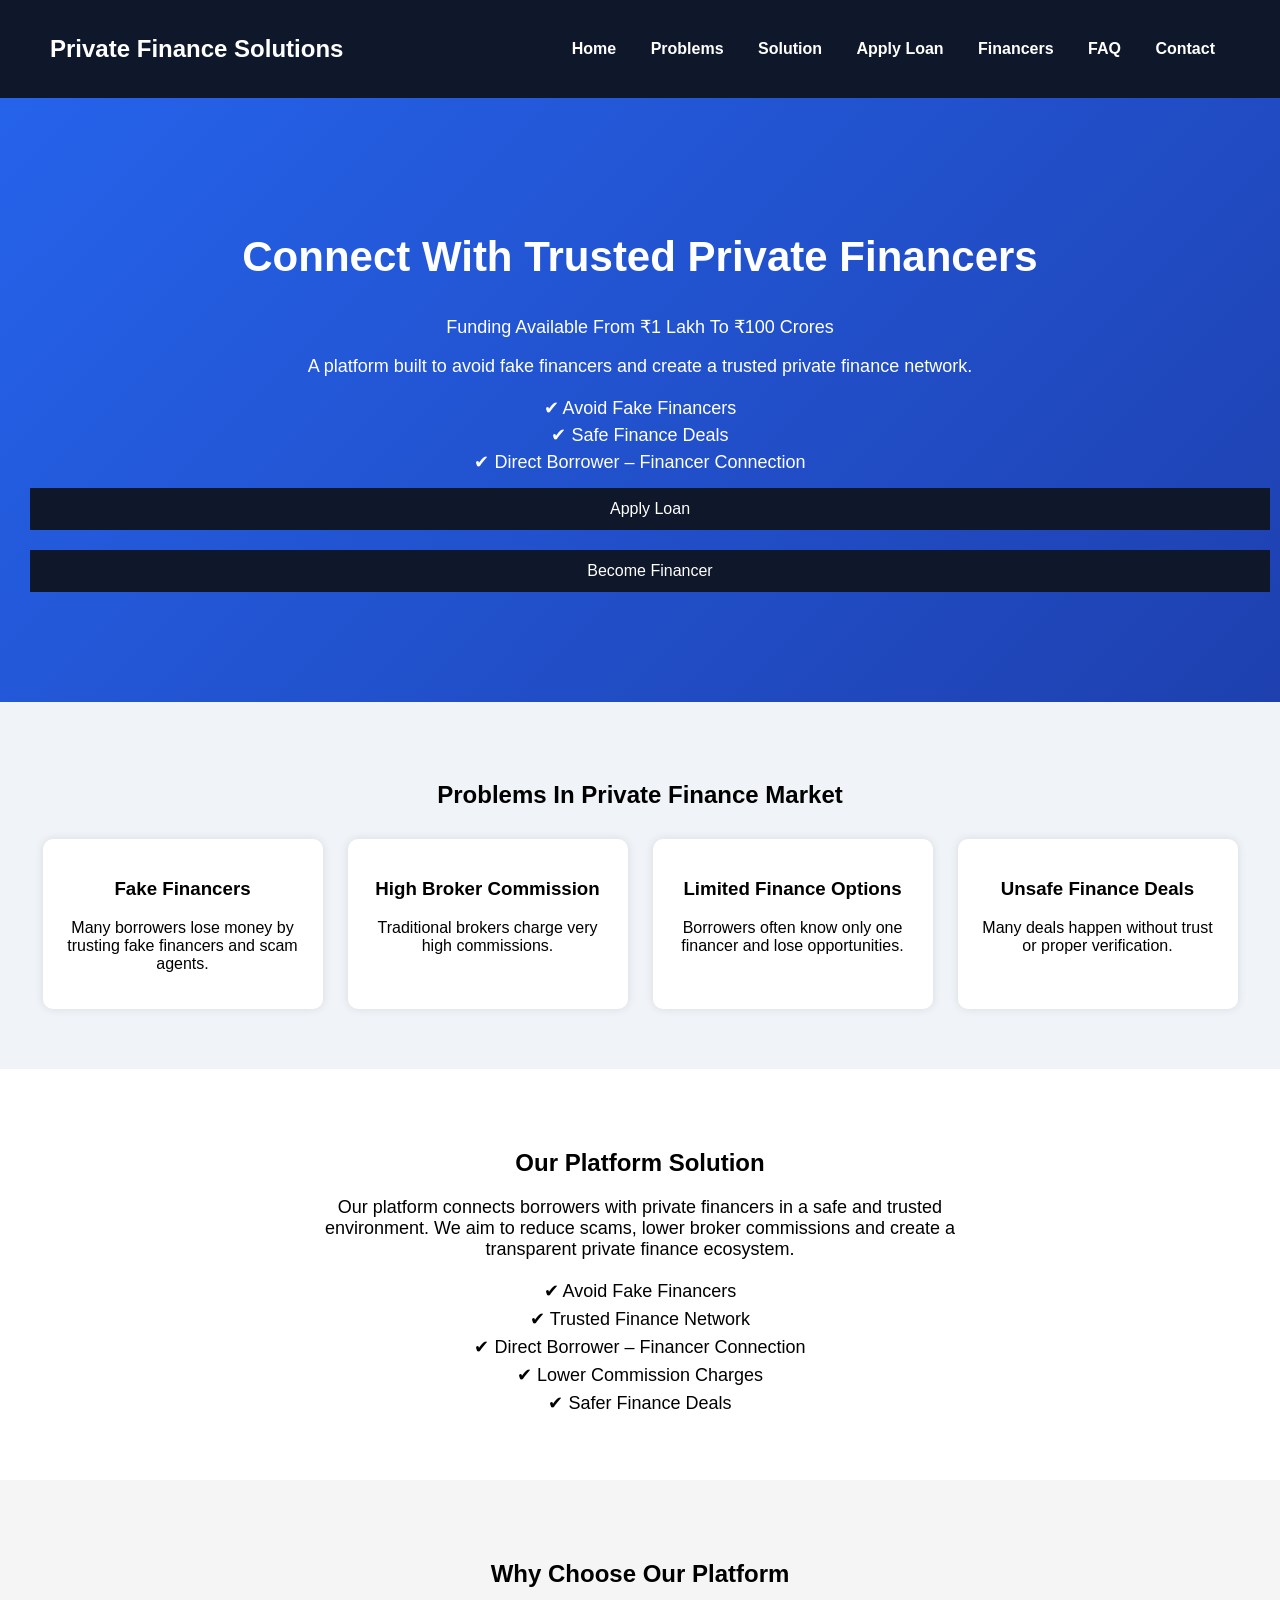
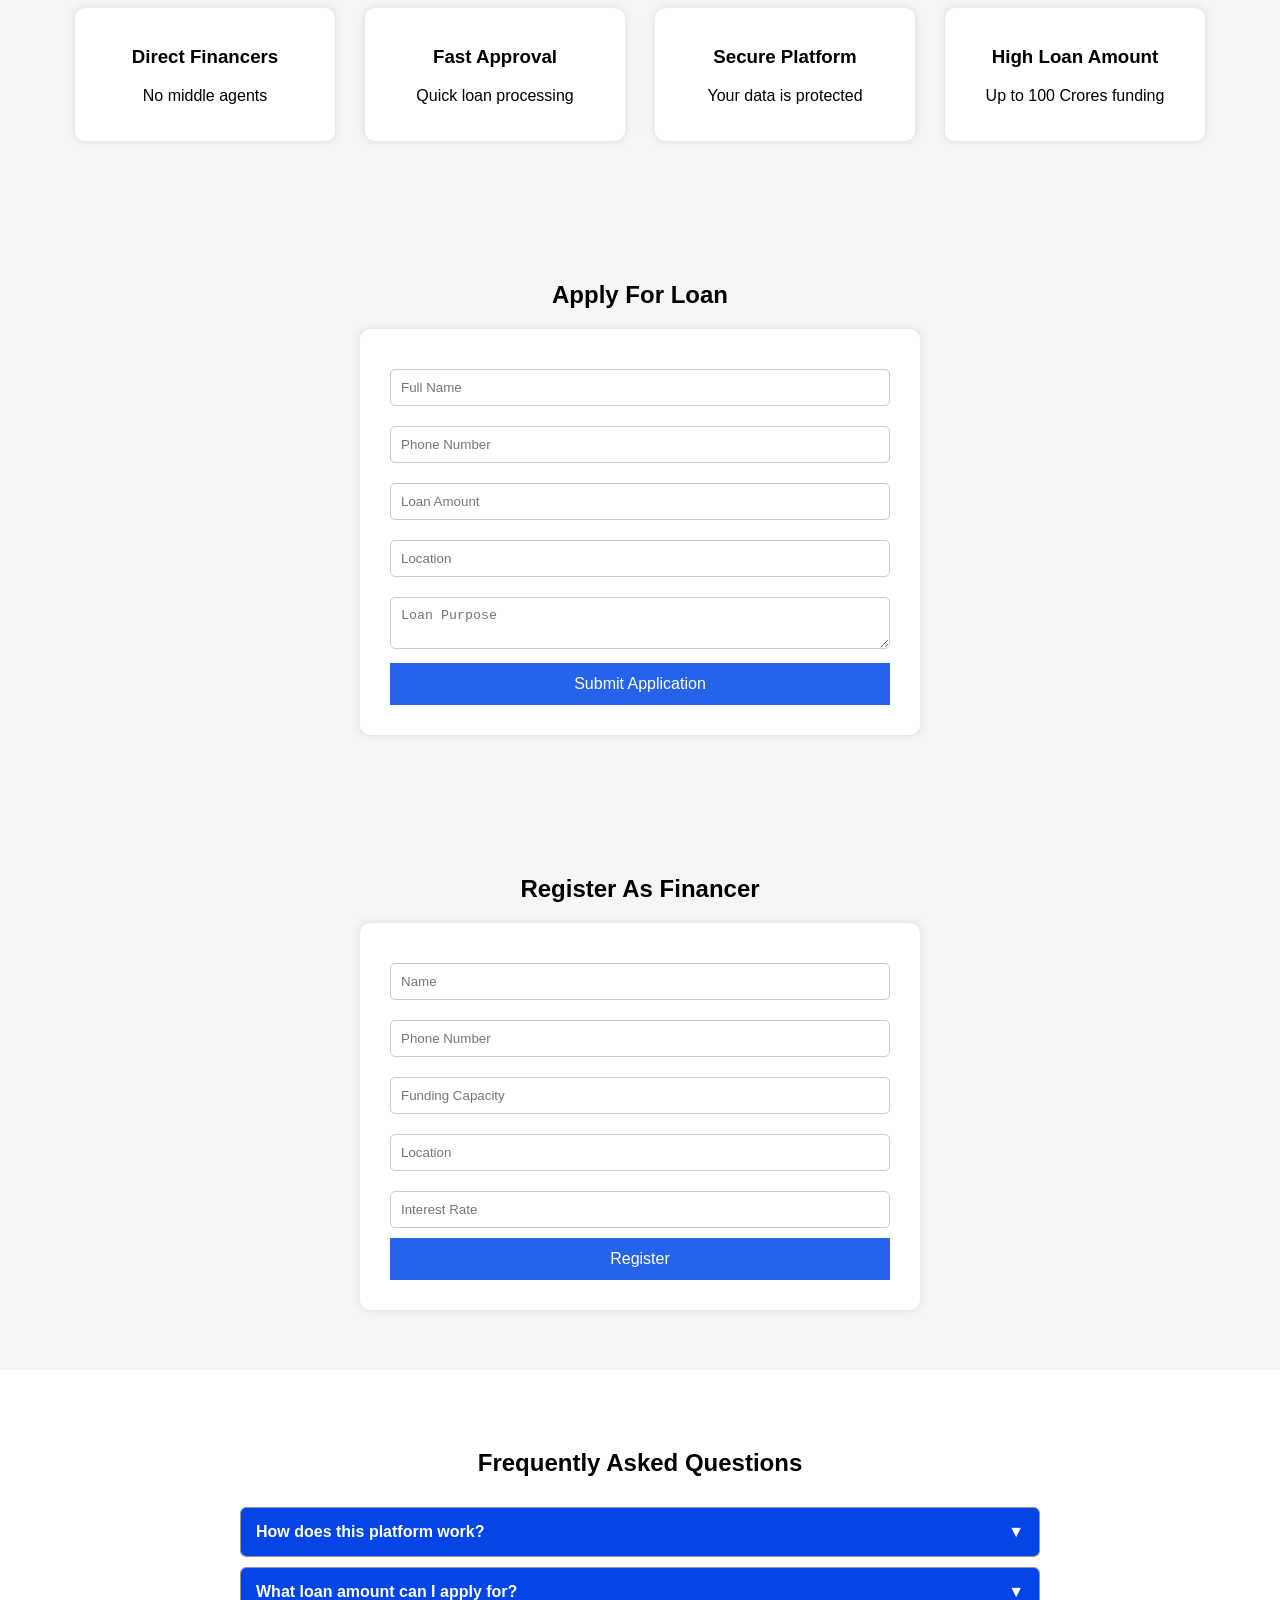
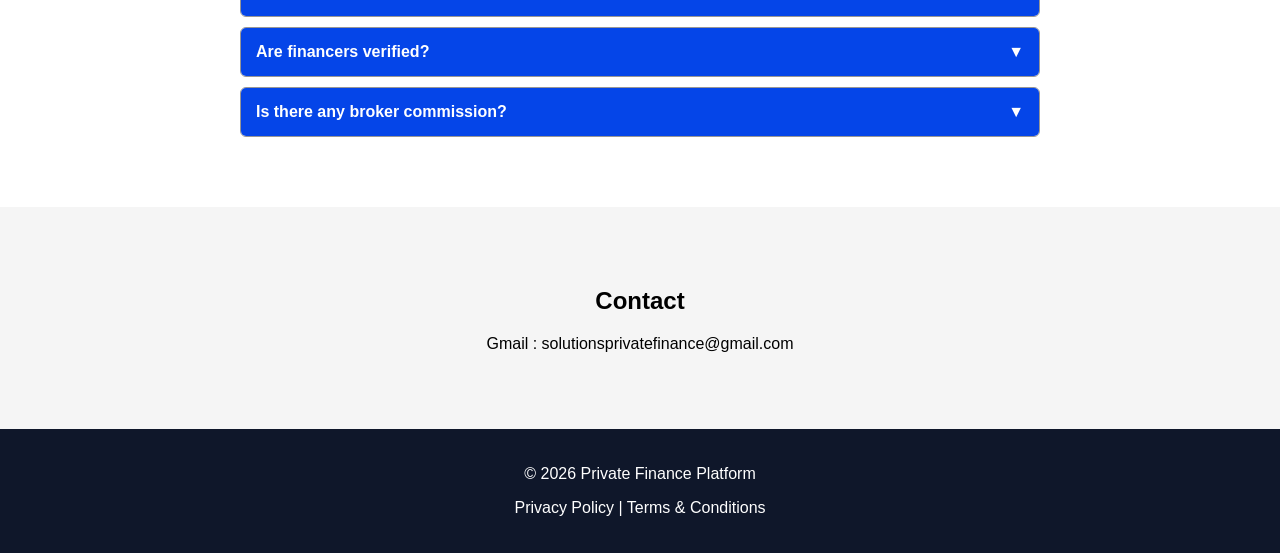
==== index.html @ 32258424 "Add files via upload" ====
<!DOCTYPE html>
<html lang="en">
<head>
<meta charset="UTF-8">
<meta name="viewport" content="width=device-width, initial-scale=1.0">

<title>Private Finance Platform | Loans from ₹1 Lakh to ₹100 Crores</title>
<meta name="description" content="Connect with trusted private financers. Safe and direct borrower-financer connection to avoid fake deals and high commissions.">
<meta name="keywords" content="private finance, loans, business loans, trusted financers,finance platform Andhra Pradesh & Telangana">
<meta name="author" content="Swamy">

<script type="application/ld+json">
{
  "@context": "https://schema.org",
  "@type": "FinancialService",
  "name": "Private Finance Platform",
  "description": "Connecting borrowers with private financers safely.",
  "address": {
    "@type": "PostalAddress",
    "addressLocality": "Andhra Pradesh & Telangana",
    "addressCountry": "IN"
  }
}
</script>

<style>

body{
font-family: Arial;
margin:0;
background:#f5f5f5;
}

/* header */

header{
background:#0f172a;
color:white;
display:flex;
justify-content:space-between;
align-items:center;
padding:15px 50px;
}

nav a{
color:white;
text-decoration:none;
margin:0 15px;
font-weight:bold;
transition: 0.3s; /* Smooth transition for hover */
}

/* Added Hover for Nav Links */
nav a:hover {
color: #2563eb;
text-decoration: underline;
}

/* hero */

.hero{
background:linear-gradient(135deg,#2563eb,#1e40af);
color:white;
text-align:center;
padding:100px 20px;
}

.hero h1{
font-size:42px;
}

.hero p{
font-size:18px;
margin-top:10px;
}

.mission{
margin-top:15px;
font-size:17px;
}

.trust{
margin-top:20px;
}

.trust p{
margin:5px;
}

.hero button{
padding:12px 25px;
margin:10px;
border:none;
background:#0f172a;
color:white;
cursor:pointer;
font-size:16px;
transition: 0.3s; /* Smooth transition */
}

/* Added Hover for Hero Buttons */
.hero button:hover {
background: white;
color: #0f172a;
transform: translateY(-3px);
box-shadow: 0 5px 15px rgba(0,0,0,0.3);
}

/* sections */

section{
padding:60px 20px;
text-align:center;
}

/* problem */

.problem{
background:#f0f4f8;
}

.problem-box{
display:flex;
flex-wrap:wrap;
justify-content:center;
gap:25px;
margin-top:30px;
}

.p-box{
background:white;
padding:20px;
width:240px;
border-radius:10px;
box-shadow:0 0 10px rgba(0,0,0,0.1);
transition: 0.3s; /* Smooth transition */
}

/* Added Hover for Problem Boxes */
.p-box:hover {
transform: scale(1.05);
box-shadow: 0 10px 20px rgba(0,0,0,0.15);
border: 1px solid #2563eb;
}

/* solution */

.solution{
background:white;
}

.solution-text{
max-width:700px;
margin:auto;
font-size:18px;
margin-top:10px;
}

.solution-points{
margin-top:20px;
}

.solution-points p{
font-size:18px;
margin:6px;
transition: 0.2s;
}

/* Added Hover for Solution Points */
.solution-points p:hover {
color: #2563eb;
font-weight: bold;
}

/* why choose */

.features{
display:flex;
justify-content:center;
gap:30px;
flex-wrap:wrap;
}

.feature-box{
background:white;
padding:20px;
width:220px;
border-radius:10px;
box-shadow:0 0 10px rgba(0,0,0,0.1);
transition: 0.3s;
}

/* Added Hover for Feature Boxes */
.feature-box:hover {
background: #0f172a;
color: white;
transform: translateY(-5px);
}

/* forms */

form{
max-width:500px;
margin:auto;
background:white;
padding:30px;
border-radius:10px;
box-shadow:0 0 10px rgba(0,0,0,0.1);
}

input,textarea{
width:100%;
padding:10px;
margin:10px 0;
border:1px solid #ccc;
border-radius:5px;
box-sizing: border-box; /* Mobile view fix: controls width within container */
transition: 0.3s;
}

/* Added Focus Effect for Form Inputs */
input:focus, textarea:focus {
border-color: #2563eb;
outline: none;
box-shadow: 0 0 8px rgba(37,99,235,0.2);
}

button{
background:#2563eb;
color:white;
border:none;
padding:12px;
width:100%;
cursor:pointer;
font-size:16px;
transition: 0.3s;
}

/* Added Hover for Form Buttons */
button:hover {
background: #1e40af;
letter-spacing: 1px;
}

/* FAQ */

#faq{
background:#ffffff;
}

.faq-container{
max-width:800px;
margin:auto;
margin-top:30px;
}

.faq-item{
border:1px solid #979696;
margin-bottom:10px;
border-radius:6px;
overflow:hidden;
}

.faq-question{
display:flex;
justify-content:space-between;
padding:15px;
background:#0545e8;
color:white;
cursor:pointer;
font-weight:bold;
transition: 0.3s;
}

/* Added Hover for FAQ Questions */
.faq-question:hover {
background: #002db3;
}

.arrow{
transition:0.3s;
}

.faq-answer{
display:none;
padding:15px;
background:#f1f1f1;
text-align:left;
}

/* footer */

footer{
background:#0f172a;
color:white;
text-align:center;
padding:20px;
}

/* Mobile Responsiveness */
@media screen and (max-width: 768px) {
    header{
flex-direction:column;
padding:15px 20px;
}

nav{
margin-top:15px;
display:flex;
flex-wrap:wrap;
justify-content:center;
}

nav a{
margin:5px 10px;
font-size:14px;
}

.hero h1{
font-size:30px;
}

}


</style>

</head>

<body>

<header>

<h2>Private Finance Solutions</h2>

<nav>
<a href="#home">Home</a>
<a href="#problem">Problems</a>
<a href="#solution">Solution</a>
<a href="#loan">Apply Loan</a>
<a href="#financer">Financers</a>
<a href="#faq">FAQ</a>
<a href="#contact">Contact</a>
</nav>

</header>


<section class="hero" id="home">

<h1>Connect With Trusted Private Financers</h1>

<p>Funding Available From ₹1 Lakh To ₹100 Crores</p>

<p class="mission">
A platform built to avoid fake financers and create a trusted private finance network.
</p>

<div class="trust">
<p>✔ Avoid Fake Financers</p>
<p>✔ Safe Finance Deals</p>
<p>✔ Direct Borrower – Financer Connection</p>
</div>

<button onclick="scrollToLoan()">Apply Loan</button>
<button onclick="scrollToFinancer()">Become Financer</button>

</section>


<section class="problem" id="problem">

<h2>Problems In Private Finance Market</h2>

<div class="problem-box">

<div class="p-box">
<h3>Fake Financers</h3>
<p>Many borrowers lose money by trusting fake financers and scam agents.</p>
</div>

<div class="p-box">
<h3>High Broker Commission</h3>
<p>Traditional brokers charge very high commissions.</p>
</div>

<div class="p-box">
<h3>Limited Finance Options</h3>
<p>Borrowers often know only one financer and lose opportunities.</p>
</div>

<div class="p-box">
<h3>Unsafe Finance Deals</h3>
<p>Many deals happen without trust or proper verification.</p>
</div>

</div>

</section>


<section class="solution" id="solution">

<h2>Our Platform Solution</h2>

<p class="solution-text">
Our platform connects borrowers with private financers in a safe and trusted environment. 
We aim to reduce scams, lower broker commissions and create a transparent private finance ecosystem.
</p>

<div class="solution-points">

<p>✔ Avoid Fake Financers</p>
<p>✔ Trusted Finance Network</p>
<p>✔ Direct Borrower – Financer Connection</p>
<p>✔ Lower Commission Charges</p>
<p>✔ Safer Finance Deals</p>

</div>

</section>


<section>

<h2>Why Choose Our Platform</h2>

<div class="features">

<div class="feature-box">
<h3>Direct Financers</h3>
<p>No middle agents</p>
</div>

<div class="feature-box">
<h3>Fast Approval</h3>
<p>Quick loan processing</p>
</div>

<div class="feature-box">
<h3>Secure Platform</h3>
<p>Your data is protected</p>
</div>

<div class="feature-box">
<h3>High Loan Amount</h3>
<p>Up to 100 Crores funding</p>
</div>

</div>

</section>


<section id="loan">

<h2>Apply For Loan</h2>

<form id="loanForm" action="https://formspree.io/f/xaqpderw" method="post">

<input type="text" name="Borrower Name" id="name" placeholder="Full Name" required>

<input type="tel" name="Phone Number" id="phone" placeholder="Phone Number" required>

<input type="number" name="Loan Amount" id="amount" placeholder="Loan Amount" required>

<input type="text" name="Location" id="location" placeholder="Location">

<textarea id="purpose" name="Purpose" placeholder="Loan Purpose"></textarea>

<button type="submit">Submit Application</button>

</form>

</section>


<section id="financer">

<h2>Register As Financer</h2>

<form id="financerForm" action="https://formspree.io/f/maqppydo" method="post">

<input type="text" name="Financer Name" id="fname" placeholder="Name">

<input type="tel" name="Financer Phone" id="fphone" placeholder="Phone Number">

<input type="number" name="Funding Capacity" id="capacity" placeholder="Funding Capacity">

<input type="text" name="Service Location" id="flocation" placeholder="Location">

<input type="number" name="Interest Rate" id="interest" placeholder="Interest Rate">

<button type="submit">Register</button>

</form>

</section>


<section id="faq">

<h2>Frequently Asked Questions</h2>

<div class="faq-container">

<div class="faq-item">
<div class="faq-question">
<span>How does this platform work?</span>
<span class="arrow">▼</span>
</div>
<div class="faq-answer">
Borrowers submit loan requests and private financers can connect directly with them.
</div>
</div>

<div class="faq-item">
<div class="faq-question">
<span>What loan amount can I apply for?</span>
<span class="arrow">▼</span>
</div>
<div class="faq-answer">
You can apply for loans from ₹1 Lakh up to ₹100 Crores.
</div>
</div>

<div class="faq-item">
<div class="faq-question">
<span>Are financers verified?</span>
<span class="arrow">▼</span>
</div>
<div class="faq-answer">
Our platform aims to build a trusted financer network and reduce fake finance deals.
</div>
</div>

<div class="faq-item">
<div class="faq-question">
<span>Is there any broker commission?</span>
<span class="arrow">▼</span>
</div>
<div class="faq-answer">
Our goal is to reduce broker commissions by connecting borrowers and financers directly.
</div>
</div>

</div>

</section>


<section id="contact">

<h2>Contact</h2>

<p>Gmail : solutionsprivatefinance@gmail.com</p>

</section>


<footer>

<p>© 2026 Private Finance Platform</p>
<p>Privacy Policy | Terms & Conditions</p>

</footer>

<script>

function scrollToLoan(){
document.getElementById("loan").scrollIntoView({behavior: 'smooth'});
}

function scrollToFinancer(){
document.getElementById("financer").scrollIntoView({behavior: 'smooth'});
}

/* Loan Form Validation */

document.getElementById("loanForm").addEventListener("submit",function(e){

e.preventDefault();

let name = document.getElementById("name").value.trim();
let phone = document.getElementById("phone").value.trim();
let amount = document.getElementById("amount").value.trim();
let location = document.getElementById("location").value.trim();
let purpose = document.getElementById("purpose").value.trim();

let phonePattern = /^[0-9]{10}$/;

if(name === "" || phone === "" || amount === "" || location === "" || purpose === ""){
alert("Please fill all boxes");
return;
}

if(!phonePattern.test(phone)){
alert("Please enter a valid 10 digit phone number");
return;
}

if(amount <= 0){
alert("Please enter valid loan amount");
return;
}

let form = e.target;
  let data = new FormData(form);

  fetch(form.action, {
    method: 'POST',
    body: data,
    headers: { 'Accept': 'application/json' }
  }).then(response => {
    if (response.ok) {
      alert("Loan Application Submitted Successfully! We Will Connect With You Shortily");
      form.reset();
    } else {
      alert("Oops! Something went wrong. Please try again.");
    }
  });
});


/* Financer Form Validation */

document.getElementById("financerForm").addEventListener("submit",function(e){

e.preventDefault();

let fname = document.getElementById("fname").value.trim();
let fphone = document.getElementById("fphone").value.trim();
let capacity = document.getElementById("capacity").value.trim();
let flocation = document.getElementById("flocation").value.trim();
let interest = document.getElementById("interest").value.trim();

let phonePattern = /^[0-9]{10}$/;

if(fname === "" || fphone === "" || capacity === "" || flocation === "" || interest === ""){
alert("Please fill all boxes");
return;
}

if(!phonePattern.test(fphone)){
alert("Please enter valid 10 digit phone number");
return;
}

if(capacity <= 0){
alert("Please enter valid funding capacity");
return;
}

let form = e.target;
  let data = new FormData(form);

  fetch(form.action, {
    method: 'POST',
    body: data,
    headers: { 'Accept': 'application/json' }
  }).then(response => {
    if (response.ok) {
      alert("Financer Registered Successfully! We will Connect With You Shortily");
      form.reset();
    } else {
      alert("Oops! Something went wrong.");
    }
  });
});


/* FAQ */

let faqs = document.querySelectorAll(".faq-question");

faqs.forEach(function(q){

q.addEventListener("click",function(){

let answer = this.nextElementSibling;
let arrow = this.querySelector(".arrow");

if(answer.style.display === "block"){
answer.style.display="none";
arrow.style.transform="rotate(0deg)";
}else{
answer.style.display="block";
arrow.style.transform="rotate(180deg)";
}

});

});

</script>

</body>
</html>
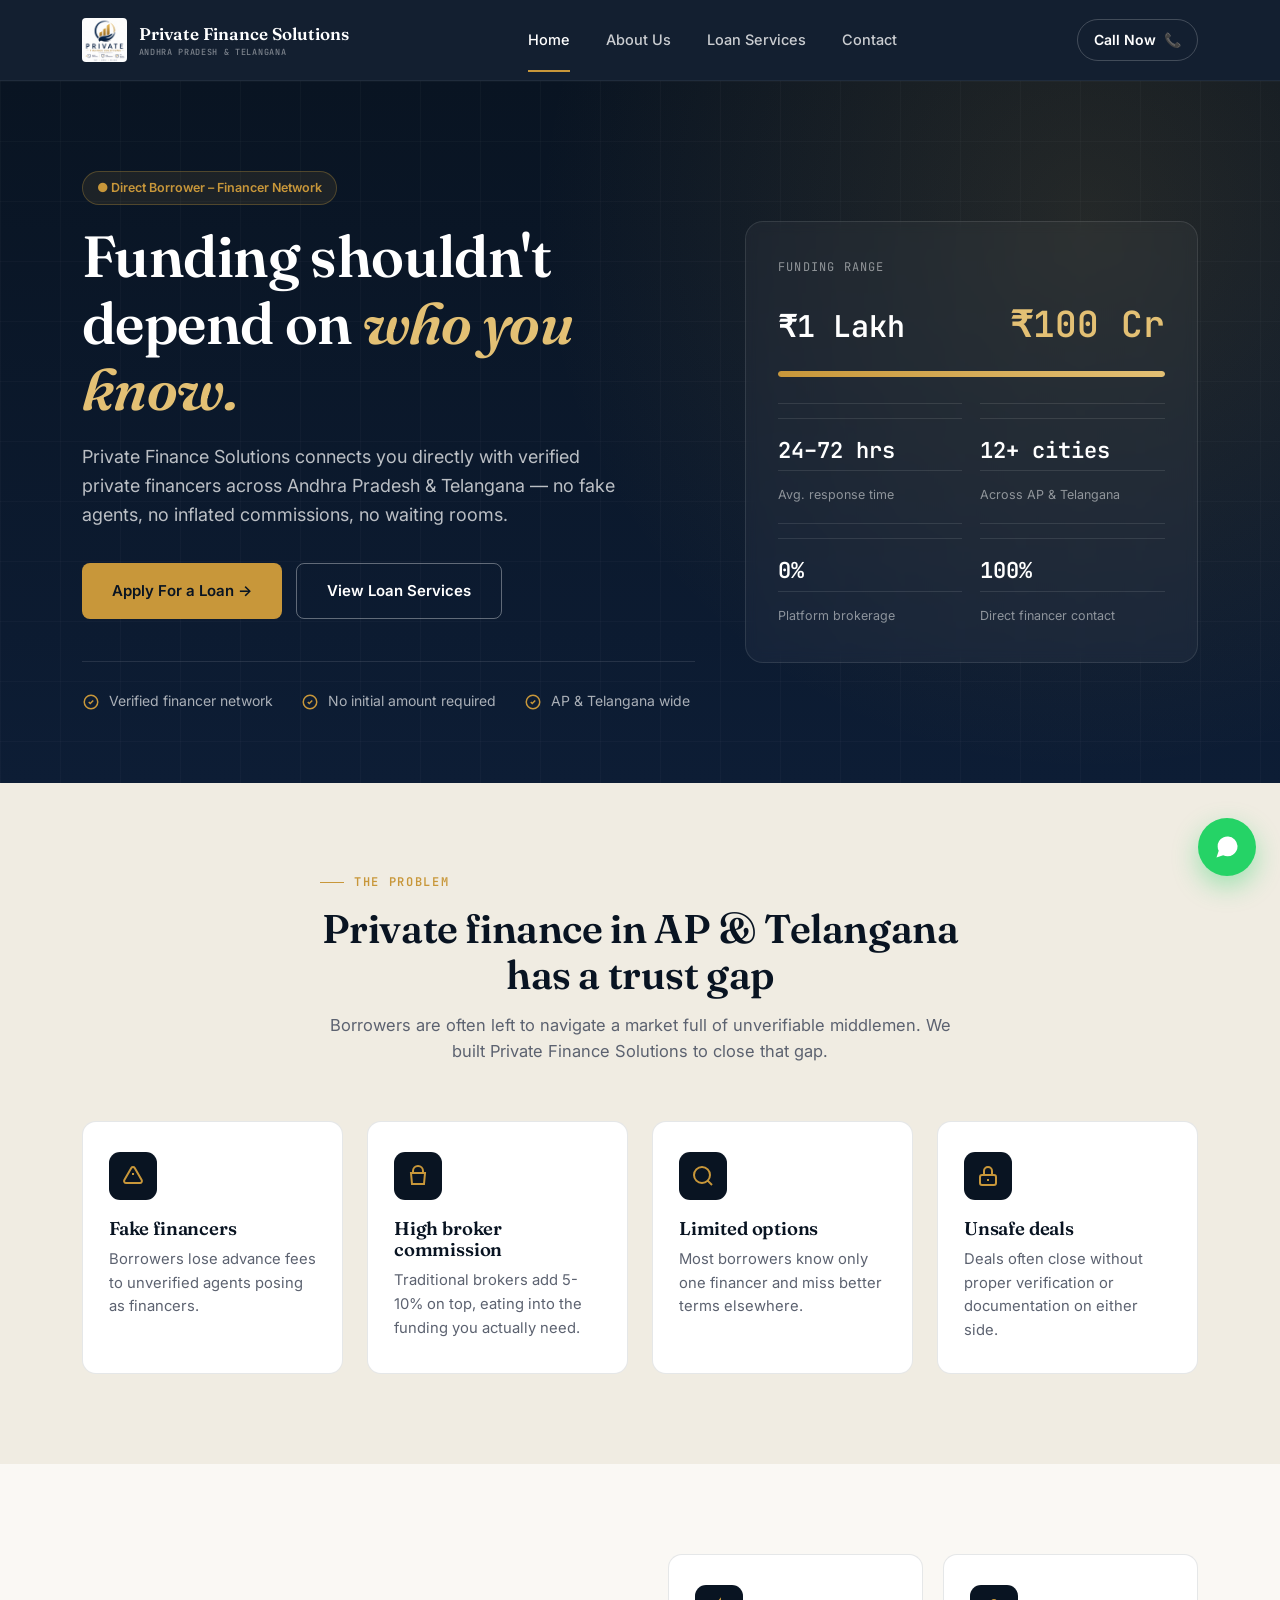
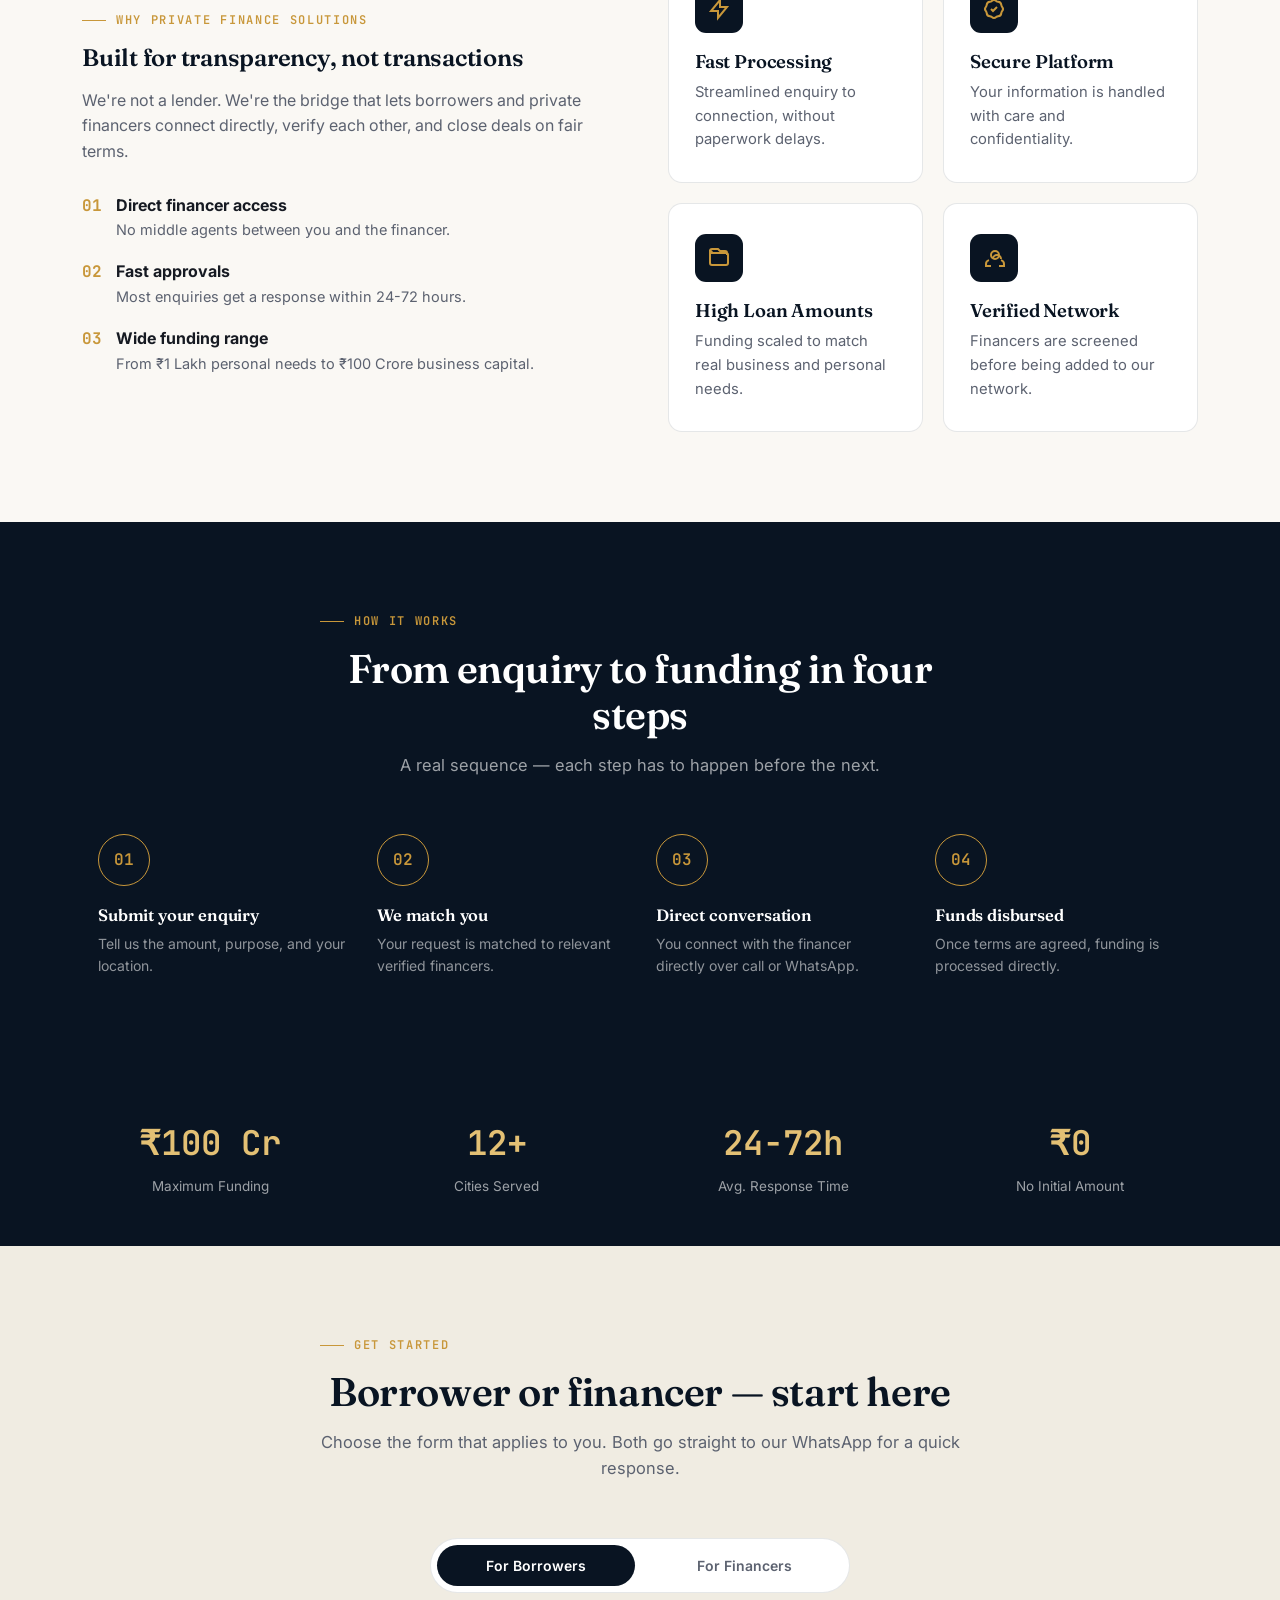
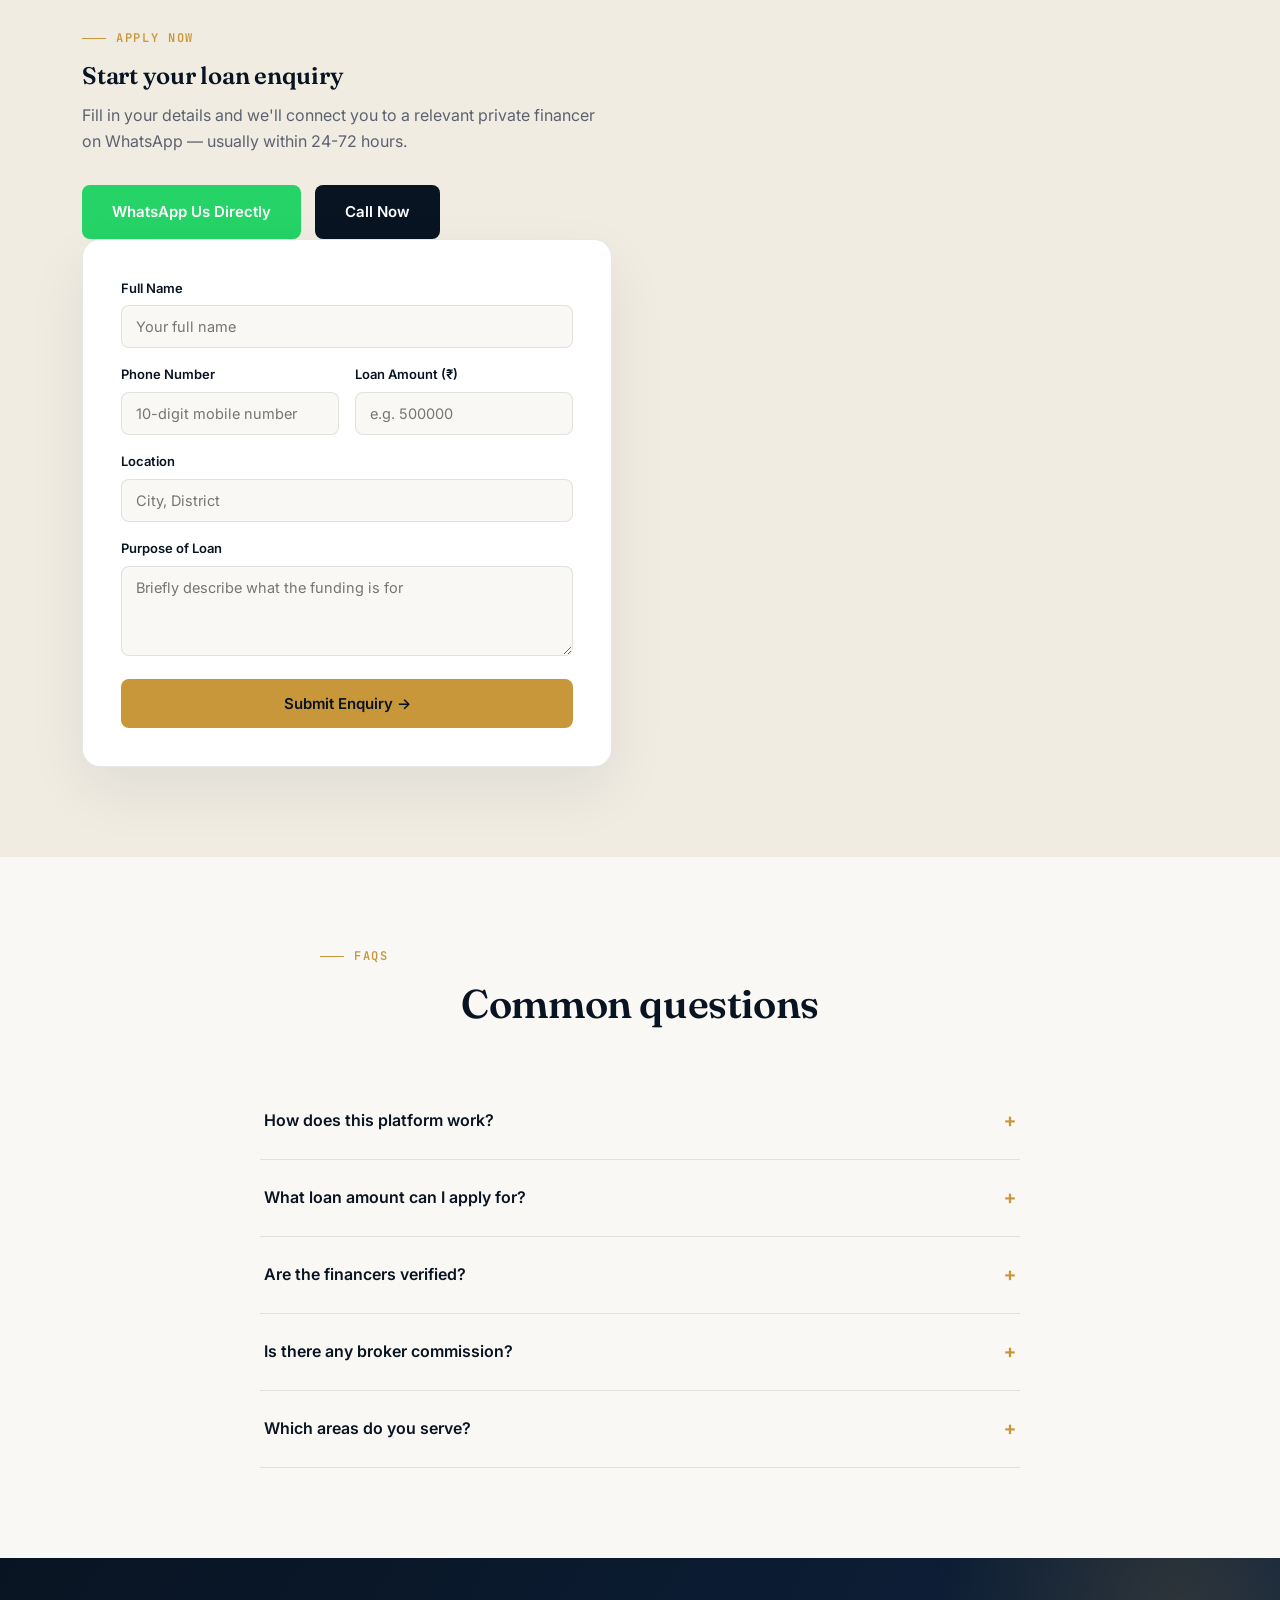
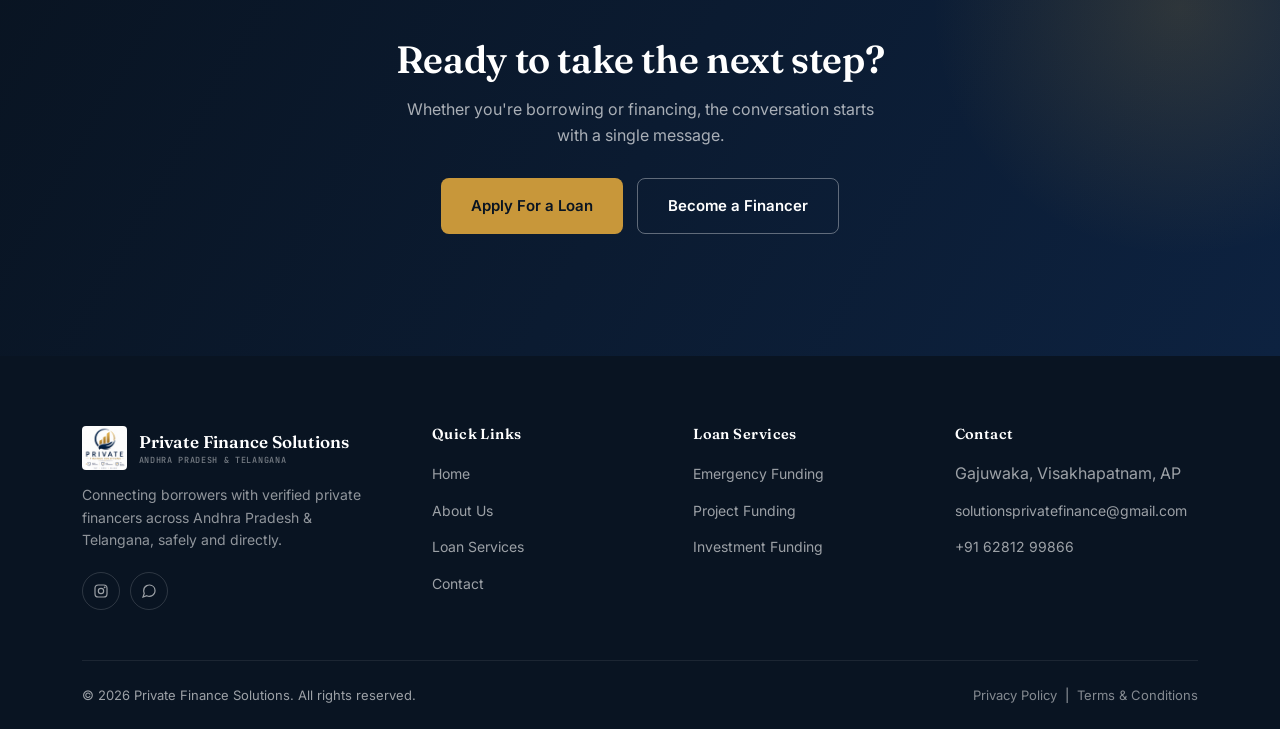
==== commit b0c2c8c5: "Add files via upload" ====
--- a/index.html
+++ b/index.html
@@ -1,698 +1,370 @@
- <!DOCTYPE html>
-<html lang="en">
-<head>
-<meta charset="UTF-8">
-<meta name="viewport" content="width=device-width, initial-scale=1.0">
-
-<title>Private Finance Platform | Loans from ₹1 Lakh to ₹100 Crores</title>
-<meta name="description" content="Connect with trusted private financers. Safe and direct borrower-financer connection to avoid fake deals and high commissions.">
-<meta name="keywords" content="private finance, loans, business loans, trusted financers,finance platform Andhra Pradesh & Telangana">
-<meta name="author" content="Swamy">
-
-<script type="application/ld+json">
-{
-  "@context": "https://schema.org",
-  "@type": "FinancialService",
-  "name": "Private Finance Platform",
-  "description": "Connecting borrowers with private financers safely.",
-  "address": {
-    "@type": "PostalAddress",
-    "addressLocality": "Andhra Pradesh & Telangana",
-    "addressCountry": "IN"
-  }
-}
-</script>
-
-<style>
-
-body{
-font-family: Arial;
-margin:0;
-background:#f5f5f5;
-}
-
-/* header */
-
-header{
-background:#0f172a;
-color:white;
-display:flex;
-justify-content:space-between;
-align-items:center;
-padding:15px 50px;
-}
-
-nav a{
-color:white;
-text-decoration:none;
-margin:0 15px;
-font-weight:bold;
-transition: 0.3s; /* Smooth transition for hover */
-}
-
-/* Added Hover for Nav Links */
-nav a:hover {
-color: #2563eb;
-text-decoration: underline;
-}
-
-/* hero */
-
-.hero{
-background:linear-gradient(135deg,#2563eb,#1e40af);
-color:white;
-text-align:center;
-padding:100px 20px;
-}
-
-.hero h1{
-font-size:42px;
-}
-
-.hero p{
-font-size:18px;
-margin-top:10px;
-}
-
-.mission{
-margin-top:15px;
-font-size:17px;
-}
-
-.trust{
-margin-top:20px;
-}
-
-.trust p{
-margin:5px;
-}
-
-.hero button{
-padding:12px 25px;
-margin:10px;
-border:none;
-background:#0f172a;
-color:white;
-cursor:pointer;
-font-size:16px;
-transition: 0.3s; /* Smooth transition */
-}
-
-/* Added Hover for Hero Buttons */
-.hero button:hover {
-background: white;
-color: #0f172a;
-transform: translateY(-3px);
-box-shadow: 0 5px 15px rgba(0,0,0,0.3);
-}
-
-/* sections */
-
-section{
-padding:60px 20px;
-text-align:center;
-}
-
-/* problem */
-
-.problem{
-background:#f0f4f8;
-}
-
-.problem-box{
-display:flex;
-flex-wrap:wrap;
-justify-content:center;
-gap:25px;
-margin-top:30px;
-}
-
-.p-box{
-background:white;
-padding:20px;
-width:240px;
-border-radius:10px;
-box-shadow:0 0 10px rgba(0,0,0,0.1);
-transition: 0.3s; /* Smooth transition */
-}
-
-/* Added Hover for Problem Boxes */
-.p-box:hover {
-transform: scale(1.05);
-box-shadow: 0 10px 20px rgba(0,0,0,0.15);
-border: 1px solid #2563eb;
-}
-
-/* solution */
-
-.solution{
-background:white;
-}
-
-.solution-text{
-max-width:700px;
-margin:auto;
-font-size:18px;
-margin-top:10px;
-}
-
-.solution-points{
-margin-top:20px;
-}
-
-.solution-points p{
-font-size:18px;
-margin:6px;
-transition: 0.2s;
-}
-
-/* Added Hover for Solution Points */
-.solution-points p:hover {
-color: #2563eb;
-font-weight: bold;
-}
-
-/* why choose */
-
-.features{
-display:flex;
-justify-content:center;
-gap:30px;
-flex-wrap:wrap;
-}
-
-.feature-box{
-background:white;
-padding:20px;
-width:220px;
-border-radius:10px;
-box-shadow:0 0 10px rgba(0,0,0,0.1);
-transition: 0.3s;
-}
-
-/* Added Hover for Feature Boxes */
-.feature-box:hover {
-background: #0f172a;
-color: white;
-transform: translateY(-5px);
-}
-
-/* forms */
-
-form{
-max-width:500px;
-margin:auto;
-background:white;
-padding:30px;
-border-radius:10px;
-box-shadow:0 0 10px rgba(0,0,0,0.1);
-}
-
-input,textarea{
-width:100%;
-padding:10px;
-margin:10px 0;
-border:1px solid #ccc;
-border-radius:5px;
-box-sizing: border-box; /* Mobile view fix: controls width within container */
-transition: 0.3s;
-}
-
-/* Added Focus Effect for Form Inputs */
-input:focus, textarea:focus {
-border-color: #2563eb;
-outline: none;
-box-shadow: 0 0 8px rgba(37,99,235,0.2);
-}
-
-button{
-background:#2563eb;
-color:white;
-border:none;
-padding:12px;
-width:100%;
-cursor:pointer;
-font-size:16px;
-transition: 0.3s;
-}
-
-/* Added Hover for Form Buttons */
-button:hover {
-background: #1e40af;
-letter-spacing: 1px;
-}
-
-/* FAQ */
-
-#faq{
-background:#ffffff;
-}
-
-.faq-container{
-max-width:800px;
-margin:auto;
-margin-top:30px;
-}
-
-.faq-item{
-border:1px solid #979696;
-margin-bottom:10px;
-border-radius:6px;
-overflow:hidden;
-}
-
-.faq-question{
-display:flex;
-justify-content:space-between;
-padding:15px;
-background:#0545e8;
-color:white;
-cursor:pointer;
-font-weight:bold;
-transition: 0.3s;
-}
-
-/* Added Hover for FAQ Questions */
-.faq-question:hover {
-background: #002db3;
-}
-
-.arrow{
-transition:0.3s;
-}
-
-.faq-answer{
-display:none;
-padding:15px;
-background:#f1f1f1;
-text-align:left;
-}
-
-/* footer */
-
-footer{
-background:#0f172a;
-color:white;
-text-align:center;
-padding:20px;
-}
-
-/* Mobile Responsiveness */
-@media screen and (max-width: 768px) {
-    header{
-flex-direction:column;
-padding:15px 20px;
-}
-
-nav{
-margin-top:15px;
-display:flex;
-flex-wrap:wrap;
-justify-content:center;
-}
-
-nav a{
-margin:5px 10px;
-font-size:14px;
-}
-
-.hero h1{
-font-size:30px;
-}
-
-}
-
-
-</style>
-
-</head>
-
-<body>
-
-<header>
-
-<h2>Private Finance Solutions</h2>
-
-<nav>
-<a href="#home">Home</a>
-<a href="#problem">Problems</a>
-<a href="#solution">Solution</a>
-<a href="#loan">Apply Loan</a>
-<a href="#financer">Financers</a>
-<a href="#faq">FAQ</a>
-<a href="#contact">Contact</a>
-</nav>
-
-</header>
-
-
-<section class="hero" id="home">
-
-<h1>Connect With Trusted Private Financers</h1>
-
-<p>Funding Available From ₹1 Lakh To ₹100 Crores</p>
-
-<p class="mission">
-A platform built to avoid fake financers and create a trusted private finance network.
-</p>
-
-<div class="trust">
-<p>✔ Avoid Fake Financers</p>
-<p>✔ Safe Finance Deals</p>
-<p>✔ Direct Borrower – Financer Connection</p>
-</div>
-
-<button onclick="scrollToLoan()">Apply Loan</button>
-<button onclick="scrollToFinancer()">Become Financer</button>
-
-</section>
-
-
-<section class="problem" id="problem">
-
-<h2>Problems In Private Finance Market</h2>
-
-<div class="problem-box">
-
-<div class="p-box">
-<h3>Fake Financers</h3>
-<p>Many borrowers lose money by trusting fake financers and scam agents.</p>
-</div>
-
-<div class="p-box">
-<h3>High Broker Commission</h3>
-<p>Traditional brokers charge very high commissions.</p>
-</div>
-
-<div class="p-box">
-<h3>Limited Finance Options</h3>
-<p>Borrowers often know only one financer and lose opportunities.</p>
-</div>
-
-<div class="p-box">
-<h3>Unsafe Finance Deals</h3>
-<p>Many deals happen without trust or proper verification.</p>
-</div>
-
-</div>
-
-</section>
-
-
-<section class="solution" id="solution">
-
-<h2>Our Platform Solution</h2>
-
-<p class="solution-text">
-Our platform connects borrowers with private financers in a safe and trusted environment. 
-We aim to reduce scams, lower broker commissions and create a transparent private finance ecosystem.
-</p>
-
-<div class="solution-points">
-
-<p>✔ Avoid Fake Financers</p>
-<p>✔ Trusted Finance Network</p>
-<p>✔ Direct Borrower – Financer Connection</p>
-<p>✔ Lower Commission Charges</p>
-<p>✔ Safer Finance Deals</p>
-
-</div>
-
-</section>
-
-
-<section>
-
-<h2>Why Choose Our Platform</h2>
-
-<div class="features">
-
-<div class="feature-box">
-<h3>Direct Financers</h3>
-<p>No middle agents</p>
-</div>
-
-<div class="feature-box">
-<h3>Fast Approval</h3>
-<p>Quick loan processing</p>
-</div>
-
-<div class="feature-box">
-<h3>Secure Platform</h3>
-<p>Your data is protected</p>
-</div>
-
-<div class="feature-box">
-<h3>High Loan Amount</h3>
-<p>Up to 100 Crores funding</p>
-</div>
-
-</div>
-
-</section>
-
-
-<section id="loan">
-
-<h2>Apply For Loan</h2>
-
-<form id="loanForm" action="https://formspree.io/f/xaqpderw" method="post">
-
-<input type="text" name="Borrower Name" id="name" placeholder="Full Name" required>
-
-<input type="tel" name="Phone Number" id="phone" placeholder="Phone Number" required>
-
-<input type="number" name="Loan Amount" id="amount" placeholder="Loan Amount" required>
-
-<input type="text" name="Location" id="location" placeholder="Location">
-
-<textarea id="purpose" name="Purpose" placeholder="Loan Purpose"></textarea>
-
-<button type="submit">Submit Application</button>
-
-</form>
-
-</section>
-
-
-<section id="financer">
-
-<h2>Register As Financer</h2>
-
-<form id="financerForm" action="https://formspree.io/f/maqppydo" method="post">
-
-<input type="text" name="Financer Name" id="fname" placeholder="Name">
-
-<input type="tel" name="Financer Phone" id="fphone" placeholder="Phone Number">
-
-<input type="number" name="Funding Capacity" id="capacity" placeholder="Funding Capacity">
-
-<input type="text" name="Service Location" id="flocation" placeholder="Location">
-
-<input type="number" name="Interest Rate" id="interest" placeholder="Interest Rate">
-
-<button type="submit">Register</button>
-
-</form>
-
-</section>
-
-
-<section id="faq">
-
-<h2>Frequently Asked Questions</h2>
-
-<div class="faq-container">
-
-<div class="faq-item">
-<div class="faq-question">
-<span>How does this platform work?</span>
-<span class="arrow">▼</span>
-</div>
-<div class="faq-answer">
-Borrowers submit loan requests and private financers can connect directly with them.
-</div>
-</div>
-
-<div class="faq-item">
-<div class="faq-question">
-<span>What loan amount can I apply for?</span>
-<span class="arrow">▼</span>
-</div>
-<div class="faq-answer">
-You can apply for loans from ₹1 Lakh up to ₹100 Crores.
-</div>
-</div>
-
-<div class="faq-item">
-<div class="faq-question">
-<span>Are financers verified?</span>
-<span class="arrow">▼</span>
-</div>
-<div class="faq-answer">
-Our platform aims to build a trusted financer network and reduce fake finance deals.
-</div>
-</div>
-
-<div class="faq-item">
-<div class="faq-question">
-<span>Is there any broker commission?</span>
-<span class="arrow">▼</span>
-</div>
-<div class="faq-answer">
-Our goal is to reduce broker commissions by connecting borrowers and financers directly.
-</div>
-</div>
-
-</div>
-
-</section>
-
-
-<section id="contact">
-
-<h2>Contact</h2>
-
-<p>Gmail : solutionsprivatefinance@gmail.com</p>
-
-</section>
-
-
-<footer>
-
-<p>© 2026 Private Finance Platform</p>
-<p>Privacy Policy | Terms & Conditions</p>
-
-</footer>
-
-<script>
-
-function scrollToLoan(){
-document.getElementById("loan").scrollIntoView({behavior: 'smooth'});
-}
-
-function scrollToFinancer(){
-document.getElementById("financer").scrollIntoView({behavior: 'smooth'});
-}
-
-/* Loan Form Validation */
-
-document.getElementById("loanForm").addEventListener("submit",function(e){
-
-e.preventDefault();
-
-let name = document.getElementById("name").value.trim();
-let phone = document.getElementById("phone").value.trim();
-let amount = document.getElementById("amount").value.trim();
-let location = document.getElementById("location").value.trim();
-let purpose = document.getElementById("purpose").value.trim();
-
-let phonePattern = /^[0-9]{10}$/;
-
-if(name === "" || phone === "" || amount === "" || location === "" || purpose === ""){
-alert("Please fill all boxes");
-return;
-}
-
-if(!phonePattern.test(phone)){
-alert("Please enter a valid 10 digit phone number");
-return;
-}
-
-if(amount <= 0){
-alert("Please enter valid loan amount");
-return;
-}
-
-let form = e.target;
-  let data = new FormData(form);
-
-  fetch(form.action, {
-    method: 'POST',
-    body: data,
-    headers: { 'Accept': 'application/json' }
-  }).then(response => {
-    if (response.ok) {
-      alert("Loan Application Submitted Successfully! We Will Connect With You Shortily");
-      form.reset();
-    } else {
-      alert("Oops! Something went wrong. Please try again.");
-    }
-  });
-});
-
-
-/* Financer Form Validation */
-
-document.getElementById("financerForm").addEventListener("submit",function(e){
-
-e.preventDefault();
-
-let fname = document.getElementById("fname").value.trim();
-let fphone = document.getElementById("fphone").value.trim();
-let capacity = document.getElementById("capacity").value.trim();
-let flocation = document.getElementById("flocation").value.trim();
-let interest = document.getElementById("interest").value.trim();
-
-let phonePattern = /^[0-9]{10}$/;
-
-if(fname === "" || fphone === "" || capacity === "" || flocation === "" || interest === ""){
-alert("Please fill all boxes");
-return;
-}
-
-if(!phonePattern.test(fphone)){
-alert("Please enter valid 10 digit phone number");
-return;
-}
-
-if(capacity <= 0){
-alert("Please enter valid funding capacity");
-return;
-}
-
-let form = e.target;
-  let data = new FormData(form);
-
-  fetch(form.action, {
-    method: 'POST',
-    body: data,
-    headers: { 'Accept': 'application/json' }
-  }).then(response => {
-    if (response.ok) {
-      alert("Financer Registered Successfully! We will Connect With You Shortily");
-      form.reset();
-    } else {
-      alert("Oops! Something went wrong.");
-    }
-  });
-});
-
-
-/* FAQ */
-
-let faqs = document.querySelectorAll(".faq-question");
-
-faqs.forEach(function(q){
-
-q.addEventListener("click",function(){
-
-let answer = this.nextElementSibling;
-let arrow = this.querySelector(".arrow");
-
-if(answer.style.display === "block"){
-answer.style.display="none";
-arrow.style.transform="rotate(0deg)";
-}else{
-answer.style.display="block";
-arrow.style.transform="rotate(180deg)";
-}
-
-});
-
-});
-
-</script>
-
-</body>
-</html>+<!DOCTYPE html>
+<html lang="en">
+<head>
+<meta charset="UTF-8">
+<meta name="viewport" content="width=device-width, initial-scale=1.0">
+<title>Private Finance Solutions | Private Funding Across Andhra Pradesh &amp; Telangana</title>
+<meta name="description" content="Private Finance Solutions connects borrowers directly with verified private financers across Andhra Pradesh and Telangana. Funding from Rs.1 Lakh to Rs.100 Crores for emergency, business and investment needs.">
+<meta name="keywords" content="private finance Andhra Pradesh, private finance Telangana, private finance Vizag, business loans AP, emergency funding, investment funding, trusted financers AP TG">
+<link rel="canonical" href="https://www.privatefinancesolutions.in/index.html">
+<link rel="icon" type="image/svg+xml" href="favicon.svg">
+
+<!-- Open Graph -->
+<meta property="og:type" content="website">
+<meta property="og:site_name" content="Private Finance Solutions">
+<meta property="og:title" content="Private Finance Solutions | Private Funding Across Andhra Pradesh & Telangana">
+<meta property="og:description" content="Connect directly with verified private financers across AP & Telangana. Funding from ₹1 Lakh to ₹100 Crores. No fake agents, no hidden commissions.">
+<meta property="og:url" content="https://www.privatefinancesolutions.in/index.html">
+<meta property="og:locale" content="en_IN">
+
+<!-- Twitter Card -->
+<meta name="twitter:card" content="summary_large_image">
+<meta name="twitter:title" content="Private Finance Solutions | Private Funding Across AP & Telangana">
+<meta name="twitter:description" content="Connect directly with verified private financers across AP & Telangana. Funding from ₹1 Lakh to ₹100 Crores.">
+
+<link rel="preconnect" href="https://fonts.googleapis.com">
+<link rel="stylesheet" href="style.css">
+<script type="application/ld+json">
+{
+  "@context": "https://schema.org",
+  "@type": "FinancialService",
+  "name": "Private Finance Solutions",
+  "description": "Connecting borrowers with verified private financers across Andhra Pradesh and Telangana.",
+  "url": "https://www.privatefinancesolutions.in/index.html",
+  "address": {"@type": "PostalAddress", "streetAddress": "Sri Venkateswara Complex, First Floor, Near Amma Vari Vepachettu, Gajuwaka", "addressLocality": "Visakhapatnam", "addressRegion": "Andhra Pradesh", "addressCountry": "IN"},
+  "telephone": "+91-6281299866",
+  "email": "solutionsprivatefinance@gmail.com",
+  "areaServed": ["Andhra Pradesh", "Telangana"],
+  "sameAs": ["https://www.instagram.com/private_finance_solutions"]
+}
+</script>
+</head>
+<body>
+
+<header>
+  <div class="header-inner">
+    <a href="index.html" class="logo"><img src="logo.png" alt="Private Finance Solutions Logo" class="logo-img"><span class="logo-text"><span class="logo-main">Private Finance Solutions</span><span class="logo-region">Andhra Pradesh &amp; Telangana</span></span></a>
+    <nav class="main-nav">
+      <a href="index.html" class="active">Home</a>
+      <a href="about.html">About Us</a>
+      <a href="services.html">Loan Services</a>
+      <a href="contact.html">Contact</a>
+    </nav>
+    <div class="header-cta">
+      <a href="#" class="btn-call" data-call><span>Call Now</span> 📞</a>
+      <button class="menu-toggle" aria-label="Toggle menu">☰</button>
+    </div>
+  </div>
+</header>
+
+<section class="hero">
+  <div class="container hero-grid">
+    <div>
+      <span class="tag-pill">● Direct Borrower – Financer Network</span>
+      <h1>Funding shouldn't depend on <em>who you know.</em></h1>
+      <p class="lead">Private Finance Solutions connects you directly with verified private financers across Andhra Pradesh &amp; Telangana — no fake agents, no inflated commissions, no waiting rooms.</p>
+      <div class="hero-actions">
+        <a href="#loan-form" class="btn btn-primary">Apply For a Loan →</a>
+        <a href="services.html" class="btn btn-outline">View Loan Services</a>
+      </div>
+      <div class="hero-trust">
+        <div class="item"><svg fill="none" stroke="currentColor" stroke-width="2" viewBox="0 0 24 24"><path d="M9 12l2 2 4-4m6 2a9 9 0 11-18 0 9 9 0 0118 0z"/></svg>Verified financer network</div>
+        <div class="item"><svg fill="none" stroke="currentColor" stroke-width="2" viewBox="0 0 24 24"><path d="M9 12l2 2 4-4m6 2a9 9 0 11-18 0 9 9 0 0118 0z"/></svg>No initial amount required</div>
+        <div class="item"><svg fill="none" stroke="currentColor" stroke-width="2" viewBox="0 0 24 24"><path d="M9 12l2 2 4-4m6 2a9 9 0 11-18 0 9 9 0 0118 0z"/></svg>AP &amp; Telangana wide</div>
+      </div>
+    </div>
+
+    <div class="fund-card">
+      <div class="label">Funding Range</div>
+      <div class="fund-range">
+        <span class="num">₹1 Lakh</span>
+        <span class="num to">₹100 Cr</span>
+      </div>
+      <div class="fund-bar"><i></i></div>
+      <div class="fund-stats">
+        <div><div class="n">24–72 hrs</div><div class="l">Avg. response time</div></div>
+        <div><div class="n">12+ cities</div><div class="l">Across AP &amp; Telangana</div></div>
+        <div><div class="n">0%</div><div class="l">Platform brokerage</div></div>
+        <div><div class="n">100%</div><div class="l">Direct financer contact</div></div>
+      </div>
+    </div>
+  </div>
+</section>
+
+<!-- PROBLEMS -->
+<section class="bg-dim">
+  <div class="container">
+    <div class="section-head center reveal">
+      <span class="eyebrow">The Problem</span>
+      <h2>Private finance in AP &amp; Telangana has a trust gap</h2>
+      <p>Borrowers are often left to navigate a market full of unverifiable middlemen. We built Private Finance Solutions to close that gap.</p>
+    </div>
+    <div class="grid-4">
+      <div class="card reveal">
+        <div class="icon"><svg fill="none" stroke="currentColor" stroke-width="2" viewBox="0 0 24 24"><path d="M12 9v2m0 4h.01M5.07 19h13.86c1.54 0 2.5-1.67 1.73-3L13.73 4c-.77-1.33-2.69-1.33-3.46 0L3.34 16c-.77 1.33.19 3 1.73 3z"/></svg></div>
+        <h3>Fake financers</h3>
+        <p>Borrowers lose advance fees to unverified agents posing as financers.</p>
+      </div>
+      <div class="card reveal">
+        <div class="icon"><svg fill="none" stroke="currentColor" stroke-width="2" viewBox="0 0 24 24"><path d="M17 9V7a5 5 0 00-10 0v2M5 9h14l-1 11H6L5 9z"/></svg></div>
+        <h3>High broker commission</h3>
+        <p>Traditional brokers add 5-10% on top, eating into the funding you actually need.</p>
+      </div>
+      <div class="card reveal">
+        <div class="icon"><svg fill="none" stroke="currentColor" stroke-width="2" viewBox="0 0 24 24"><path d="M21 21l-4.35-4.35M11 19a8 8 0 100-16 8 8 0 000 16z"/></svg></div>
+        <h3>Limited options</h3>
+        <p>Most borrowers know only one financer and miss better terms elsewhere.</p>
+      </div>
+      <div class="card reveal">
+        <div class="icon"><svg fill="none" stroke="currentColor" stroke-width="2" viewBox="0 0 24 24"><path d="M12 15v2m-6 4h12a2 2 0 002-2v-6a2 2 0 00-2-2H6a2 2 0 00-2 2v6a2 2 0 002 2zm10-10V7a4 4 0 00-8 0v4h8z"/></svg></div>
+        <h3>Unsafe deals</h3>
+        <p>Deals often close without proper verification or documentation on either side.</p>
+      </div>
+    </div>
+  </div>
+</section>
+
+<!-- BENEFITS -->
+<section>
+  <div class="container split">
+    <div class="reveal">
+      <span class="eyebrow">Why Private Finance Solutions</span>
+      <h2 style="margin-top:14px;">Built for transparency, not transactions</h2>
+      <p style="color:var(--ink-soft); margin-top:16px; font-size:16px;">We're not a lender. We're the bridge that lets borrowers and private financers connect directly, verify each other, and close deals on fair terms.</p>
+      <ul style="margin-top:28px; display:flex; flex-direction:column; gap:18px;">
+        <li style="display:flex; gap:14px;"><strong style="color:var(--gold); font-family:'JetBrains Mono',monospace;">01</strong><div><strong>Direct financer access</strong><p style="color:var(--ink-soft); font-size:14.5px;">No middle agents between you and the financer.</p></div></li>
+        <li style="display:flex; gap:14px;"><strong style="color:var(--gold); font-family:'JetBrains Mono',monospace;">02</strong><div><strong>Fast approvals</strong><p style="color:var(--ink-soft); font-size:14.5px;">Most enquiries get a response within 24-72 hours.</p></div></li>
+        <li style="display:flex; gap:14px;"><strong style="color:var(--gold); font-family:'JetBrains Mono',monospace;">03</strong><div><strong>Wide funding range</strong><p style="color:var(--ink-soft); font-size:14.5px;">From ₹1 Lakh personal needs to ₹100 Crore business capital.</p></div></li>
+      </ul>
+    </div>
+    <div class="grid-2" style="display:grid; grid-template-columns:1fr 1fr; gap:20px;">
+      <div class="card reveal">
+        <div class="icon"><svg fill="none" stroke="currentColor" stroke-width="2" viewBox="0 0 24 24"><path d="M13 10V3L4 14h7v7l9-11h-7z"/></svg></div>
+        <h3>Fast Processing</h3>
+        <p>Streamlined enquiry to connection, without paperwork delays.</p>
+      </div>
+      <div class="card reveal">
+        <div class="icon"><svg fill="none" stroke="currentColor" stroke-width="2" viewBox="0 0 24 24"><path d="M9 12l2 2 4-4M7.835 4.697a3.42 3.42 0 001.946-.806 3.42 3.42 0 014.438 0 3.42 3.42 0 001.946.806 3.42 3.42 0 013.138 3.138 3.42 3.42 0 00.806 1.946 3.42 3.42 0 010 4.438 3.42 3.42 0 00-.806 1.946 3.42 3.42 0 01-3.138 3.138 3.42 3.42 0 00-1.946.806 3.42 3.42 0 01-4.438 0 3.42 3.42 0 00-1.946-.806 3.42 3.42 0 01-3.138-3.138 3.42 3.42 0 00-.806-1.946 3.42 3.42 0 010-4.438 3.42 3.42 0 00.806-1.946 3.42 3.42 0 013.138-3.138z"/></svg></div>
+        <h3>Secure Platform</h3>
+        <p>Your information is handled with care and confidentiality.</p>
+      </div>
+      <div class="card reveal">
+        <div class="icon"><svg fill="none" stroke="currentColor" stroke-width="2" viewBox="0 0 24 24"><path d="M3 7v10a2 2 0 002 2h14a2 2 0 002-2V9a2 2 0 00-2-2H5a2 2 0 00-2-2zm0 0V5a2 2 0 012-2h6l2 2h5a2 2 0 012 2v2"/></svg></div>
+        <h3>High Loan Amounts</h3>
+        <p>Funding scaled to match real business and personal needs.</p>
+      </div>
+      <div class="card reveal">
+        <div class="icon"><svg fill="none" stroke="currentColor" stroke-width="2" viewBox="0 0 24 24"><path d="M17 20h5v-2a4 4 0 00-3-3.87M9 20H4v-2a4 4 0 013-3.87m6-1.13a4 4 0 100-8 4 4 0 000 8zm6 0a4 4 0 10-8 0"/></svg></div>
+        <h3>Verified Network</h3>
+        <p>Financers are screened before being added to our network.</p>
+      </div>
+    </div>
+  </div>
+</section>
+
+<!-- PROCESS -->
+<section class="bg-navy">
+  <div class="container">
+    <div class="section-head center reveal">
+      <span class="eyebrow">How It Works</span>
+      <h2>From enquiry to funding in four steps</h2>
+      <p style="color:rgba(255,255,255,0.6);">A real sequence — each step has to happen before the next.</p>
+    </div>
+    <div class="process-track">
+      <div class="process-step reveal">
+        <div class="step-num" style="background:var(--navy-deep); border-color:var(--gold); color:var(--gold);">01</div>
+        <h4 style="color:#fff;">Submit your enquiry</h4>
+        <p style="color:rgba(255,255,255,0.55);">Tell us the amount, purpose, and your location.</p>
+      </div>
+      <div class="process-step reveal">
+        <div class="step-num" style="background:var(--navy-deep); border-color:var(--gold); color:var(--gold);">02</div>
+        <h4 style="color:#fff;">We match you</h4>
+        <p style="color:rgba(255,255,255,0.55);">Your request is matched to relevant verified financers.</p>
+      </div>
+      <div class="process-step reveal">
+        <div class="step-num" style="background:var(--navy-deep); border-color:var(--gold); color:var(--gold);">03</div>
+        <h4 style="color:#fff;">Direct conversation</h4>
+        <p style="color:rgba(255,255,255,0.55);">You connect with the financer directly over call or WhatsApp.</p>
+      </div>
+      <div class="process-step reveal">
+        <div class="step-num" style="background:var(--navy-deep); border-color:var(--gold); color:var(--gold);">04</div>
+        <h4 style="color:#fff;">Funds disbursed</h4>
+        <p style="color:rgba(255,255,255,0.55);">Once terms are agreed, funding is processed directly.</p>
+      </div>
+    </div>
+  </div>
+</section>
+
+<!-- STATS -->
+<section class="stats-strip">
+  <div class="container stats-grid">
+    <div class="reveal"><div class="n">₹100 Cr</div><div class="l">Maximum Funding</div></div>
+    <div class="reveal"><div class="n">12+</div><div class="l">Cities Served</div></div>
+    <div class="reveal"><div class="n">24-72h</div><div class="l">Avg. Response Time</div></div>
+    <div class="reveal"><div class="n">₹0</div><div class="l">No Initial Amount</div></div>
+  </div>
+</section>
+
+
+<!-- LOAN FORM -->
+<section class="bg-dim" id="loan-form">
+  <div class="container">
+    <div class="section-head center reveal">
+      <span class="eyebrow">Get Started</span>
+      <h2>Borrower or financer — start here</h2>
+      <p>Choose the form that applies to you. Both go straight to our WhatsApp for a quick response.</p>
+    </div>
+
+    <div class="form-tabs reveal" role="tablist">
+      <button type="button" class="tab-btn active" data-tab="customer" role="tab" aria-selected="true">For Borrowers</button>
+      <button type="button" class="tab-btn" data-tab="financer" role="tab" aria-selected="false">For Financers</button>
+    </div>
+
+    <div class="split" style="margin-top:36px;">
+
+      <div class="tab-panel" data-panel="customer">
+        <div class="reveal">
+          <span class="eyebrow">Apply Now</span>
+          <h2 style="margin-top:14px;">Start your loan enquiry</h2>
+          <p style="color:var(--ink-soft); margin-top:14px; font-size:16px;">Fill in your details and we'll connect you to a relevant private financer on WhatsApp — usually within 24-72 hours.</p>
+          <div style="margin-top:30px; display:flex; gap:14px;">
+            <a href="#" class="btn btn-whatsapp" data-whatsapp>WhatsApp Us Directly</a>
+            <a href="#" class="btn btn-dark" data-call>Call Now</a>
+          </div>
+        </div>
+        <form id="loanForm" class="form-card reveal">
+          <div class="field"><label>Full Name</label><input type="text" id="name" placeholder="Your full name" required></div>
+          <div class="form-row">
+            <div class="field"><label>Phone Number</label><input type="tel" id="phone" placeholder="10-digit mobile number" required></div>
+            <div class="field"><label>Loan Amount (₹)</label><input type="number" id="amount" placeholder="e.g. 500000" required></div>
+          </div>
+          <div class="field"><label>Location</label><input type="text" id="location" placeholder="City, District" required></div>
+          <div class="field"><label>Purpose of Loan</label><textarea id="purpose" placeholder="Briefly describe what the funding is for" required></textarea></div>
+          <button type="submit" class="btn btn-primary btn-block">Submit Enquiry →</button>
+        </form>
+      </div>
+
+      <div class="tab-panel" data-panel="financer" style="display:none;">
+        <div class="reveal">
+          <span class="eyebrow">Become a Financer</span>
+          <h2 style="margin-top:14px;">Register your funding capacity</h2>
+          <p style="color:var(--ink-soft); margin-top:14px; font-size:16px;">Join our verified financer network and receive genuine, pre-screened borrower enquiries — directly, with no platform commission.</p>
+          <div style="margin-top:30px; display:flex; gap:14px;">
+            <a href="#" class="btn btn-whatsapp" data-whatsapp>WhatsApp Us Directly</a>
+            <a href="#" class="btn btn-dark" data-call>Call Now</a>
+          </div>
+        </div>
+        <form id="financerForm" class="form-card reveal">
+          <div class="field"><label>Full Name</label><input type="text" id="fname" placeholder="Your full name" required></div>
+          <div class="form-row">
+            <div class="field"><label>Phone Number</label><input type="tel" id="fphone" placeholder="10-digit mobile number" required></div>
+            <div class="field"><label>Funding Capacity (₹)</label><input type="number" id="fcapacity" placeholder="e.g. 5000000" required></div>
+          </div>
+          <div class="form-row">
+            <div class="field"><label>Service Location</label><input type="text" id="flocation" placeholder="City, District" required></div>
+            <div class="field"><label>Interest Rate (%)</label><input type="number" id="finterest" placeholder="e.g. 2" step="0.1" required></div>
+          </div>
+          <button type="submit" class="btn btn-primary btn-block">Register as Financer →</button>
+        </form>
+      </div>
+
+    </div>
+  </div>
+  </div>
+</section>
+
+<!-- FAQ -->
+<section id="faq">
+  <div class="container">
+    <div class="section-head center reveal">
+      <span class="eyebrow">FAQs</span>
+      <h2>Common questions</h2>
+    </div>
+    <div class="faq-list">
+      <div class="faq-item reveal">
+        <div class="faq-q">How does this platform work?<span class="plus">+</span></div>
+        <div class="faq-a">You submit a loan request, and our team matches it with relevant verified private financers in our network who can connect with you directly.</div>
+      </div>
+      <div class="faq-item reveal">
+        <div class="faq-q">What loan amount can I apply for?<span class="plus">+</span></div>
+        <div class="faq-a">We work with funding requests ranging from ₹1 Lakh for personal needs to ₹100 Crores for large business or project funding.</div>
+      </div>
+      <div class="faq-item reveal">
+        <div class="faq-q">Are the financers verified?<span class="plus">+</span></div>
+        <div class="faq-a">We screen financers before adding them to our network, aiming to reduce fake deals and protect borrowers.</div>
+      </div>
+      <div class="faq-item reveal">
+        <div class="faq-q">Is there any broker commission?<span class="plus">+</span></div>
+        <div class="faq-a">Unlike outside brokers who charge very high commissions, we charge a low commission compared to the market. No hidden fees, no initial amount — what you see is what you pay.</div>
+      </div>
+      <div class="faq-item reveal">
+        <div class="faq-q">Which areas do you serve?<span class="plus">+</span></div>
+        <div class="faq-a">We currently serve all major cities across Andhra Pradesh and Telangana, including Vizag, Vijayawada, Hyderabad, Guntur, Tirupati and more.</div>
+      </div>
+    </div>
+  </div>
+</section>
+
+<!-- CTA -->
+<section class="cta-band">
+  <div class="container">
+    <h2 class="reveal">Ready to take the next step?</h2>
+    <p class="reveal">Whether you're borrowing or financing, the conversation starts with a single message.</p>
+    <div class="hero-actions reveal">
+      <a href="#loan-form" class="btn btn-primary">Apply For a Loan</a>
+      <a href="services.html" class="btn btn-outline">Become a Financer</a>
+    </div>
+  </div>
+</section>
+
+<footer>
+  <div class="container">
+    <div class="footer-grid">
+      <div class="footer-brand">
+        <a href="index.html" class="logo"><img src="logo.png" alt="Private Finance Solutions Logo" class="logo-img"><span class="logo-text"><span class="logo-main">Private Finance Solutions</span><span class="logo-region">Andhra Pradesh &amp; Telangana</span></span></a>
+        <p>Connecting borrowers with verified private financers across Andhra Pradesh &amp; Telangana, safely and directly.</p>
+        <div class="social-row">
+          <a href="https://www.instagram.com/private_finance_solutions" target="_blank" aria-label="Instagram"><svg fill="none" stroke="currentColor" stroke-width="1.8" viewBox="0 0 24 24"><rect x="3" y="3" width="18" height="18" rx="5"/><circle cx="12" cy="12" r="4"/><circle cx="17.5" cy="6.5" r="0.5" fill="currentColor"/></svg></a>
+          <a href="#" data-whatsapp aria-label="WhatsApp"><svg fill="none" stroke="currentColor" stroke-width="1.8" viewBox="0 0 24 24"><path d="M21 11.5a8.38 8.38 0 01-.9 3.8 8.5 8.5 0 01-7.6 4.7 8.38 8.38 0 01-3.8-.9L3 21l1.9-5.7a8.38 8.38 0 01-.9-3.8 8.5 8.5 0 014.7-7.6 8.38 8.38 0 013.8-.9h.5a8.48 8.48 0 018 8v.5z"/></svg></a>
+        </div>
+      </div>
+      <div>
+        <h4>Quick Links</h4>
+        <ul>
+          <li><a href="index.html">Home</a></li>
+          <li><a href="about.html">About Us</a></li>
+          <li><a href="services.html">Loan Services</a></li>
+          <li><a href="contact.html">Contact</a></li>
+        </ul>
+      </div>
+      <div>
+        <h4>Loan Services</h4>
+        <ul>
+          <li><a href="services.html#emergency">Emergency Funding</a></li>
+          <li><a href="services.html#project">Project Funding</a></li>
+          <li><a href="services.html#investment">Investment Funding</a></li>
+        </ul>
+      </div>
+      <div>
+        <h4>Contact</h4>
+        <ul>
+          <li>Gajuwaka, Visakhapatnam, AP</li>
+          <li><a href="mailto:solutionsprivatefinance@gmail.com">solutionsprivatefinance@gmail.com</a></li>
+          <li><a href="tel:+916281299866">+91 62812 99866</a></li>
+        </ul>
+      </div>
+    </div>
+    <div class="footer-bottom">
+      <span>© 2026 Private Finance Solutions. All rights reserved.</span>
+      <span><a href="#">Privacy Policy</a> &nbsp;|&nbsp; <a href="#">Terms &amp; Conditions</a></span>
+    </div>
+  </div>
+</footer>
+
+<a href="#" class="float-whatsapp" data-whatsapp aria-label="Chat on WhatsApp">
+  <svg fill="currentColor" viewBox="0 0 24 24"><path d="M21 11.5a8.38 8.38 0 01-.9 3.8 8.5 8.5 0 01-7.6 4.7 8.38 8.38 0 01-3.8-.9L3 21l1.9-5.7a8.38 8.38 0 01-.9-3.8 8.5 8.5 0 014.7-7.6 8.38 8.38 0 013.8-.9h.5a8.48 8.48 0 018 8v.5z"/></svg>
+</a>
+
+<script src="script.js"></script>
+</body>
+</html>
--- a/style.css
+++ b/style.css
@@ -0,0 +1,632 @@
+@import url('https://fonts.googleapis.com/css2?family=Fraunces:opsz,wght@9..144,400;9..144,500;9..144,600;9..144,700&family=Inter:wght@400;500;600;700;800&family=JetBrains+Mono:wght@500;600&display=swap');
+
+:root{
+  --navy-deep:#091422;
+  --navy:#102036;
+  --navy-light:#1c3257;
+  --gold:#c8973a;
+  --gold-light:#e3c074;
+  --gold-deep:#9c7427;
+  --paper:#faf8f4;
+  --paper-dim:#f0ece2;
+  --ink:#161a22;
+  --ink-soft:#5c6270;
+  --whatsapp:#25d366;
+  --line:rgba(9,20,34,0.1);
+  --radius:14px;
+}
+
+*{box-sizing:border-box; margin:0; padding:0;}
+
+html{scroll-behavior:smooth;}
+
+body{
+  font-family:'Inter', sans-serif;
+  background:var(--paper);
+  color:var(--ink);
+  line-height:1.6;
+  -webkit-font-smoothing:antialiased;
+}
+
+h1,h2,h3,h4{
+  font-family:'Fraunces', serif;
+  font-weight:600;
+  line-height:1.15;
+  color:var(--navy-deep);
+  letter-spacing:-0.01em;
+}
+
+.eyebrow{
+  font-family:'JetBrains Mono', monospace;
+  font-size:12px;
+  font-weight:600;
+  letter-spacing:0.14em;
+  text-transform:uppercase;
+  color:var(--gold);
+  display:flex;
+  align-items:center;
+  gap:10px;
+}
+.eyebrow::before{
+  content:'';
+  width:24px; height:1px;
+  background:var(--gold);
+}
+
+a{color:inherit; text-decoration:none;}
+ul{list-style:none;}
+img{max-width:100%; display:block;}
+
+.container{
+  max-width:1180px;
+  margin:0 auto;
+  padding:0 32px;
+}
+
+@media (max-width:640px){
+  .container{padding:0 20px;}
+}
+
+/* ===== HEADER ===== */
+header{
+  position:sticky; top:0; z-index:1000;
+  background:rgba(10,22,40,0.96);
+  backdrop-filter:blur(10px);
+  border-bottom:1px solid rgba(255,255,255,0.06);
+}
+.header-inner{
+  display:flex; align-items:center; justify-content:space-between;
+  padding:18px 32px;
+  max-width:1180px;
+  margin:0 auto;
+}
+.logo{
+  display:flex;
+  align-items:center;
+  gap:12px;
+  text-decoration:none;
+}
+.logo img.logo-img{
+  height:44px;
+  width:auto;
+  display:block;
+  border-radius:4px;
+  flex-shrink:0;
+}
+.logo-text{
+  display:flex;
+  flex-direction:column;
+  line-height:1.25;
+}
+.logo-main{
+  font-family:'Fraunces', serif;
+  font-size:17px;
+  font-weight:600;
+  color:#fff;
+  white-space:nowrap;
+}
+.logo-sub{
+  font-family:'JetBrains Mono', monospace;
+  font-size:9.5px;
+  font-weight:600;
+  letter-spacing:0.1em;
+  text-transform:uppercase;
+  color:var(--gold-light);
+  margin-top:2px;
+}
+.logo-region{
+  display:block;
+  font-family:'JetBrains Mono', monospace;
+  font-size:8.5px;
+  font-weight:500;
+  letter-spacing:0.08em;
+  text-transform:uppercase;
+  color:rgba(255,255,255,0.45);
+  margin-top:3px;
+  white-space:nowrap;
+}
+@media (max-width:480px){
+  .logo-main{font-size:14px;}
+  .logo-region{display:none;}
+  .logo img.logo-img{height:36px;}
+}
+.logo .mark{
+  width:44px; height:44px;
+  flex-shrink:0;
+  border-radius:50%;
+  background:linear-gradient(145deg, var(--gold-light), var(--gold) 60%, var(--gold-deep));
+  box-shadow:0 2px 8px rgba(200,155,60,0.35), inset 0 1px 1px rgba(255,255,255,0.4);
+  display:flex; align-items:center; justify-content:center;
+  position:relative;
+}
+.logo .mark svg{
+  width:22px; height:22px;
+  color:var(--navy-deep);
+}
+nav.main-nav{
+  display:flex; align-items:center; gap:36px;
+}
+nav.main-nav a{
+  color:rgba(255,255,255,0.78);
+  font-size:14.5px;
+  font-weight:500;
+  transition:color .2s;
+  position:relative;
+}
+nav.main-nav a:hover, nav.main-nav a.active{color:#fff;}
+nav.main-nav a.active::after{
+  content:'';
+  position:absolute; left:0; right:0; bottom:-20px;
+  height:2px; background:var(--gold);
+}
+.header-cta{
+  display:flex; align-items:center; gap:14px;
+}
+.btn-call{
+  display:flex; align-items:center; gap:8px;
+  color:#fff; font-size:14px; font-weight:600;
+  border:1px solid rgba(255,255,255,0.2);
+  padding:9px 16px; border-radius:30px;
+  transition:.2s;
+}
+.btn-call:hover{border-color:var(--gold); color:var(--gold);}
+
+.menu-toggle{
+  display:none;
+  background:none; border:none; color:#fff;
+  font-size:26px; cursor:pointer;
+}
+
+@media (max-width:900px){
+  nav.main-nav{
+    position:fixed; top:71px; left:0; right:0;
+    background:var(--navy-deep);
+    flex-direction:column;
+    align-items:flex-start;
+    padding:24px 32px;
+    gap:20px;
+    transform:translateY(-150%);
+    transition:transform .3s ease;
+    border-bottom:1px solid rgba(255,255,255,0.08);
+  }
+  nav.main-nav.open{transform:translateY(0);}
+  nav.main-nav a.active::after{display:none;}
+  .header-cta .btn-call span{display:none;}
+  .menu-toggle{display:block;}
+}
+
+@media (max-width:380px){
+  .logo-main{font-size:16px;}
+  .logo-sub{font-size:8.5px;}
+}
+
+/* ===== BUTTONS ===== */
+.btn{
+  display:inline-flex; align-items:center; justify-content:center; gap:8px;
+  padding:15px 30px;
+  font-size:15px; font-weight:600;
+  border-radius:8px;
+  border:none;
+  cursor:pointer;
+  transition:.25s;
+  font-family:'Inter', sans-serif;
+}
+.btn-primary{
+  background:var(--gold);
+  color:var(--navy-deep);
+}
+.btn-primary:hover{background:var(--gold-light); transform:translateY(-2px); box-shadow:0 10px 24px rgba(200,155,60,0.3);}
+.btn-outline{
+  background:transparent;
+  border:1.5px solid rgba(255,255,255,0.35);
+  color:#fff;
+}
+.btn-outline:hover{border-color:#fff; background:rgba(255,255,255,0.06);}
+.btn-dark{
+  background:var(--navy-deep);
+  color:#fff;
+}
+.btn-dark:hover{background:var(--navy);}
+.btn-whatsapp{
+  background:var(--whatsapp);
+  color:#fff;
+}
+.btn-whatsapp:hover{background:#1fb858;}
+.btn-block{width:100%;}
+
+/* ===== HERO ===== */
+.hero{
+  background:
+    radial-gradient(circle at 85% 20%, rgba(200,155,60,0.14), transparent 45%),
+    linear-gradient(180deg, var(--navy-deep) 0%, #0d1d35 100%);
+  color:#fff;
+  padding:90px 0 70px;
+  position:relative;
+  overflow:hidden;
+}
+.hero::after{
+  content:'';
+  position:absolute; inset:0;
+  background-image:
+    linear-gradient(rgba(255,255,255,0.025) 1px, transparent 1px),
+    linear-gradient(90deg, rgba(255,255,255,0.025) 1px, transparent 1px);
+  background-size:60px 60px;
+  pointer-events:none;
+}
+.hero-grid{
+  display:grid;
+  grid-template-columns:1.15fr 0.85fr;
+  gap:50px;
+  align-items:center;
+  position:relative; z-index:1;
+}
+.hero h1{
+  color:#fff;
+  font-size:clamp(36px,4.6vw,58px);
+  margin:18px 0 20px;
+}
+.hero h1 em{
+  font-style:italic;
+  color:var(--gold-light);
+}
+.hero p.lead{
+  font-size:18px;
+  color:rgba(255,255,255,0.72);
+  max-width:540px;
+  margin-bottom:34px;
+}
+.hero-actions{display:flex; gap:14px; flex-wrap:wrap; margin-bottom:42px;}
+.hero-trust{
+  display:flex; gap:28px; flex-wrap:wrap;
+  padding-top:28px;
+  border-top:1px solid rgba(255,255,255,0.1);
+}
+.hero-trust .item{display:flex; align-items:center; gap:9px; font-size:14px; color:rgba(255,255,255,0.65);}
+.hero-trust svg{width:18px; height:18px; flex-shrink:0; color:var(--gold);}
+
+/* funding range card */
+.fund-card{
+  background:rgba(255,255,255,0.04);
+  border:1px solid rgba(255,255,255,0.1);
+  border-radius:18px;
+  padding:36px 32px;
+  backdrop-filter:blur(6px);
+}
+.fund-card .label{
+  font-family:'JetBrains Mono', monospace;
+  font-size:12px; letter-spacing:0.1em; text-transform:uppercase;
+  color:rgba(255,255,255,0.5);
+  margin-bottom:18px;
+}
+.fund-range{
+  display:flex; align-items:baseline; justify-content:space-between;
+  margin-bottom:8px;
+}
+.fund-range .num{
+  font-family:'JetBrains Mono', monospace;
+  font-weight:600;
+  font-size:30px;
+  color:#fff;
+}
+.fund-range .num.to{color:var(--gold-light); font-size:36px;}
+.fund-bar{
+  height:6px; border-radius:3px;
+  background:rgba(255,255,255,0.1);
+  margin:18px 0 26px;
+  overflow:hidden;
+}
+.fund-bar i{
+  display:block; height:100%; width:100%;
+  background:linear-gradient(90deg, var(--gold), var(--gold-light));
+  border-radius:3px;
+}
+.fund-stats{display:grid; grid-template-columns:1fr 1fr; gap:18px;}
+.fund-stats div{
+  border-top:1px solid rgba(255,255,255,0.1);
+  padding-top:14px;
+}
+.fund-stats .n{font-family:'JetBrains Mono', monospace; font-size:22px; font-weight:600; color:#fff;}
+.fund-stats .l{font-size:12.5px; color:rgba(255,255,255,0.5); margin-top:2px;}
+
+@media (max-width:900px){
+  .hero-grid{grid-template-columns:1fr;}
+}
+
+/* ===== SECTION GENERIC ===== */
+section{padding:90px 0;}
+.section-head{max-width:640px; margin-bottom:56px;}
+.section-head.center{margin-left:auto; margin-right:auto; text-align:center;}
+.section-head h2{font-size:clamp(28px,3.4vw,40px); margin-top:14px;}
+.section-head p{color:var(--ink-soft); font-size:16.5px; margin-top:14px;}
+
+.bg-navy{background:var(--navy-deep); color:#fff;}
+.bg-navy h2, .bg-navy h3, .bg-navy h4{color:#fff;}
+.bg-dim{background:var(--paper-dim);}
+
+/* ===== PROBLEM/BENEFITS GRID ===== */
+.grid-3{display:grid; grid-template-columns:repeat(3,1fr); gap:26px;}
+.grid-4{display:grid; grid-template-columns:repeat(4,1fr); gap:24px;}
+@media (max-width:900px){.grid-3, .grid-4{grid-template-columns:1fr 1fr;}}
+@media (max-width:600px){.grid-3, .grid-4{grid-template-columns:1fr;}}
+
+.card{
+  background:#fff;
+  border:1px solid var(--line);
+  border-radius:var(--radius);
+  padding:30px 26px;
+  transition:.3s;
+}
+.card:hover{
+  transform:translateY(-5px);
+  box-shadow:0 20px 40px rgba(10,22,40,0.08);
+  border-color:rgba(200,155,60,0.4);
+}
+.card .icon{
+  width:48px; height:48px;
+  border-radius:11px;
+  background:var(--navy-deep);
+  color:var(--gold);
+  display:flex; align-items:center; justify-content:center;
+  margin-bottom:18px;
+}
+.card .icon svg{width:24px; height:24px;}
+.card h3{font-size:18.5px; margin-bottom:9px;}
+.card p{color:var(--ink-soft); font-size:14.8px;}
+
+/* dark variant card */
+.card-dark{
+  background:var(--navy);
+  border:1px solid rgba(255,255,255,0.07);
+  color:rgba(255,255,255,0.78);
+}
+.card-dark h3{color:#fff;}
+.card-dark .icon{background:rgba(200,155,60,0.12); color:var(--gold);}
+
+/* ===== PROCESS TIMELINE (real sequence -> numbers justified) ===== */
+.process-track{
+  display:grid;
+  grid-template-columns:repeat(4,1fr);
+  gap:0;
+  position:relative;
+  counter-reset:step;
+}
+.process-track::before{
+  content:'';
+  position:absolute; top:26px; left:6%; right:6%;
+  height:1px;
+  background:repeating-linear-gradient(90deg, var(--line) 0 8px, transparent 8px 16px);
+  z-index:0;
+}
+.process-step{position:relative; z-index:1; padding:0 16px; text-align:left;}
+.process-step .step-num{
+  width:52px; height:52px;
+  border-radius:50%;
+  background:#fff;
+  border:1.5px solid var(--navy-deep);
+  color:var(--navy-deep);
+  font-family:'JetBrains Mono', monospace;
+  font-weight:600; font-size:16px;
+  display:flex; align-items:center; justify-content:center;
+  margin-bottom:20px;
+}
+.process-step h4{font-size:16.5px; margin-bottom:8px;}
+.process-step p{font-size:14px; color:var(--ink-soft);}
+@media (max-width:900px){
+  .process-track{grid-template-columns:1fr 1fr; gap:36px 20px;}
+  .process-track::before{display:none;}
+}
+@media (max-width:560px){.process-track{grid-template-columns:1fr;}}
+
+/* ===== TESTIMONIALS ===== */
+.testi-track{display:grid; grid-template-columns:repeat(3,1fr); gap:24px;}
+@media (max-width:900px){.testi-track{grid-template-columns:1fr 1fr;}}
+@media (max-width:640px){.testi-track{grid-template-columns:1fr;}}
+.testi-card{
+  background:#fff; border:1px solid var(--line); border-radius:var(--radius);
+  padding:28px;
+}
+.testi-card .quote-mark{font-family:'Fraunces', serif; font-size:42px; color:var(--gold); line-height:1; margin-bottom:6px;}
+.testi-card p.body{font-size:15px; color:var(--ink); margin-bottom:20px;}
+.testi-person{display:flex; align-items:center; gap:12px;}
+.avatar{
+  width:42px; height:42px; border-radius:50%;
+  background:var(--navy-deep); color:var(--gold);
+  display:flex; align-items:center; justify-content:center;
+  font-family:'JetBrains Mono', monospace; font-weight:600; font-size:14px;
+}
+.testi-person .name{font-weight:700; font-size:14.5px;}
+.testi-person .loc{font-size:12.5px; color:var(--ink-soft);}
+
+/* ===== STATS STRIP ===== */
+.stats-strip{
+  background:var(--navy-deep);
+  padding:48px 0;
+}
+.stats-grid{display:grid; grid-template-columns:repeat(4,1fr); gap:30px; text-align:center;}
+.stats-grid .n{font-family:'JetBrains Mono', monospace; font-size:34px; font-weight:600; color:var(--gold-light);}
+.stats-grid .l{font-size:13.5px; color:rgba(255,255,255,0.6); margin-top:6px;}
+@media (max-width:700px){.stats-grid{grid-template-columns:1fr 1fr; gap:30px 20px;}}
+
+/* ===== FAQ ===== */
+.faq-list{max-width:760px; margin:0 auto;}
+.faq-item{border-bottom:1px solid var(--line);}
+.faq-q{
+  display:flex; justify-content:space-between; align-items:center;
+  padding:22px 4px;
+  cursor:pointer;
+  font-weight:600; font-size:16px;
+  color:var(--navy-deep);
+}
+.faq-q .plus{
+  font-family:'JetBrains Mono', monospace;
+  font-size:20px; color:var(--gold); transition:.3s; flex-shrink:0; margin-left:16px;
+}
+.faq-item.open .plus{transform:rotate(135deg);}
+.faq-a{
+  max-height:0; overflow:hidden; transition:max-height .3s ease;
+  font-size:14.8px; color:var(--ink-soft); padding:0 4px;
+}
+.faq-item.open .faq-a{padding-bottom:20px;}
+
+/* ===== FORMS ===== */
+.form-card{
+  background:#fff;
+  border:1px solid var(--line);
+  border-radius:18px;
+  padding:38px;
+  box-shadow:0 24px 60px rgba(10,22,40,0.07);
+}
+.form-row{display:grid; grid-template-columns:1fr 1fr; gap:16px;}
+@media (max-width:560px){.form-row{grid-template-columns:1fr;}}
+.field{margin-bottom:16px;}
+.field label{
+  display:block; font-size:13px; font-weight:600;
+  margin-bottom:7px; color:var(--navy-deep);
+}
+.field input, .field select, .field textarea{
+  width:100%; padding:12px 14px;
+  border:1.5px solid var(--line);
+  border-radius:8px;
+  font-family:'Inter', sans-serif;
+  font-size:14.5px;
+  background:var(--paper);
+  transition:.2s;
+}
+.field input:focus, .field select:focus, .field textarea:focus{
+  outline:none; border-color:var(--gold); background:#fff;
+  box-shadow:0 0 0 4px rgba(200,155,60,0.12);
+}
+.field textarea{resize:vertical; min-height:90px;}
+
+/* ===== CONTACT CARDS ===== */
+.contact-grid{display:grid; grid-template-columns:0.85fr 1.15fr; gap:40px; align-items:start;}
+@media (max-width:900px){.contact-grid{grid-template-columns:1fr;}}
+.contact-method{
+  display:flex; gap:16px; align-items:flex-start;
+  padding:20px 0;
+  border-bottom:1px solid rgba(255,255,255,0.08);
+}
+.contact-method .icon{
+  width:42px; height:42px; border-radius:10px;
+  background:rgba(200,155,60,0.12); color:var(--gold);
+  display:flex; align-items:center; justify-content:center; flex-shrink:0;
+}
+.contact-method .icon svg{width:20px; height:20px;}
+.contact-method h4{color:#fff; font-size:15px; margin-bottom:4px;}
+.contact-method p, .contact-method a{color:rgba(255,255,255,0.65); font-size:14.5px;}
+.contact-method a:hover{color:var(--gold-light);}
+
+.map-wrap{border-radius:16px; overflow:hidden; border:1px solid var(--line); height:340px;}
+.map-wrap iframe{width:100%; height:100%; border:0;}
+
+/* ===== CTA BAND ===== */
+.cta-band{
+  background:linear-gradient(120deg, var(--navy-deep), #0d2240);
+  color:#fff; text-align:center;
+  padding:80px 0;
+  position:relative;
+  overflow:hidden;
+}
+.cta-band::before{
+  content:'';
+  position:absolute; width:500px; height:500px; border-radius:50%;
+  background:radial-gradient(circle, rgba(200,155,60,0.18), transparent 70%);
+  top:-200px; right:-150px;
+}
+.cta-band h2{color:#fff; font-size:clamp(26px,3.6vw,38px); margin-bottom:16px; position:relative;}
+.cta-band p{color:rgba(255,255,255,0.65); max-width:480px; margin:0 auto 30px; position:relative;}
+.cta-band .hero-actions{justify-content:center; position:relative;}
+
+/* ===== FOOTER ===== */
+footer{background:var(--navy-deep); color:rgba(255,255,255,0.6); padding-top:70px;}
+.footer-grid{
+  display:grid; grid-template-columns:1.4fr 1fr 1fr 1.1fr; gap:40px;
+  padding-bottom:50px;
+  border-bottom:1px solid rgba(255,255,255,0.08);
+}
+@media (max-width:900px){.footer-grid{grid-template-columns:1fr 1fr; gap:36px 24px;}}
+@media (max-width:560px){.footer-grid{grid-template-columns:1fr;}}
+.footer-grid h4{color:#fff; font-size:14.5px; margin-bottom:18px; letter-spacing:0.03em;}
+.footer-grid ul li{margin-bottom:11px;}
+.footer-grid ul a{font-size:14px; color:rgba(255,255,255,0.6); transition:.2s;}
+.footer-grid ul a:hover{color:var(--gold-light);}
+.footer-brand p{font-size:14px; max-width:280px; margin:14px 0 20px; color:rgba(255,255,255,0.55);}
+.social-row{display:flex; gap:10px;}
+.social-row a{
+  width:38px; height:38px; border-radius:50%;
+  border:1px solid rgba(255,255,255,0.15);
+  display:flex; align-items:center; justify-content:center;
+  transition:.2s;
+}
+.social-row a:hover{border-color:var(--gold); color:var(--gold);}
+.social-row svg{width:16px; height:16px;}
+.footer-bottom{
+  display:flex; justify-content:space-between; align-items:center;
+  padding:24px 0; font-size:13px; flex-wrap:wrap; gap:10px;
+}
+.footer-bottom a{color:rgba(255,255,255,0.5);}
+.footer-bottom a:hover{color:var(--gold-light);}
+
+/* ===== FLOATING WHATSAPP ===== */
+.float-whatsapp{
+  position:fixed; bottom:24px; right:24px; z-index:999;
+  width:58px; height:58px; border-radius:50%;
+  background:var(--whatsapp); color:#fff;
+  display:flex; align-items:center; justify-content:center;
+  box-shadow:0 10px 26px rgba(37,211,102,0.4);
+  animation:pulse 2.4s infinite;
+}
+.float-whatsapp svg{width:28px; height:28px;}
+@keyframes pulse{
+  0%{box-shadow:0 0 0 0 rgba(37,211,102,0.45);}
+  70%{box-shadow:0 0 0 14px rgba(37,211,102,0);}
+  100%{box-shadow:0 0 0 0 rgba(37,211,102,0);}
+}
+
+/* ===== PAGE HERO (inner pages) ===== */
+.page-hero{
+  background:linear-gradient(180deg, var(--navy-deep), #0d1d35);
+  color:#fff; padding:64px 0 56px; text-align:center;
+}
+.page-hero h1{color:#fff; font-size:clamp(32px,4vw,46px); margin-top:14px;}
+.page-hero p{color:rgba(255,255,255,0.65); max-width:560px; margin:14px auto 0;}
+.breadcrumb{font-size:13px; color:rgba(255,255,255,0.45); margin-top:18px;}
+.breadcrumb a{color:var(--gold-light);}
+
+/* fade-in on scroll */
+.reveal{opacity:0; transform:translateY(18px); transition:opacity .6s ease, transform .6s ease;}
+.reveal.in{opacity:1; transform:translateY(0);}
+
+/* misc */
+.split{display:grid; grid-template-columns:1fr 1fr; gap:56px; align-items:center;}
+@media (max-width:900px){.split{grid-template-columns:1fr;}}
+
+/* ===== FORM TABS ===== */
+.form-tabs{
+  display:flex; justify-content:center; gap:10px;
+  max-width:420px; margin:0 auto;
+  background:#fff; border:1px solid var(--line); border-radius:30px;
+  padding:6px;
+}
+.tab-btn{
+  flex:1;
+  background:none; border:none; cursor:pointer;
+  padding:12px 18px;
+  font-family:'Inter', sans-serif;
+  font-size:14px; font-weight:600;
+  color:var(--ink-soft);
+  border-radius:24px;
+  transition:.25s;
+}
+.tab-btn.active{
+  background:var(--navy-deep);
+  color:#fff;
+}
+.tab-btn:hover:not(.active){color:var(--navy-deep);}
+.tag-pill{
+  display:inline-flex; align-items:center; gap:8px;
+  background:rgba(200,155,60,0.1); color:var(--gold);
+  border:1px solid rgba(200,155,60,0.3);
+  padding:6px 14px; border-radius:30px;
+  font-size:12.5px; font-weight:600;
+}
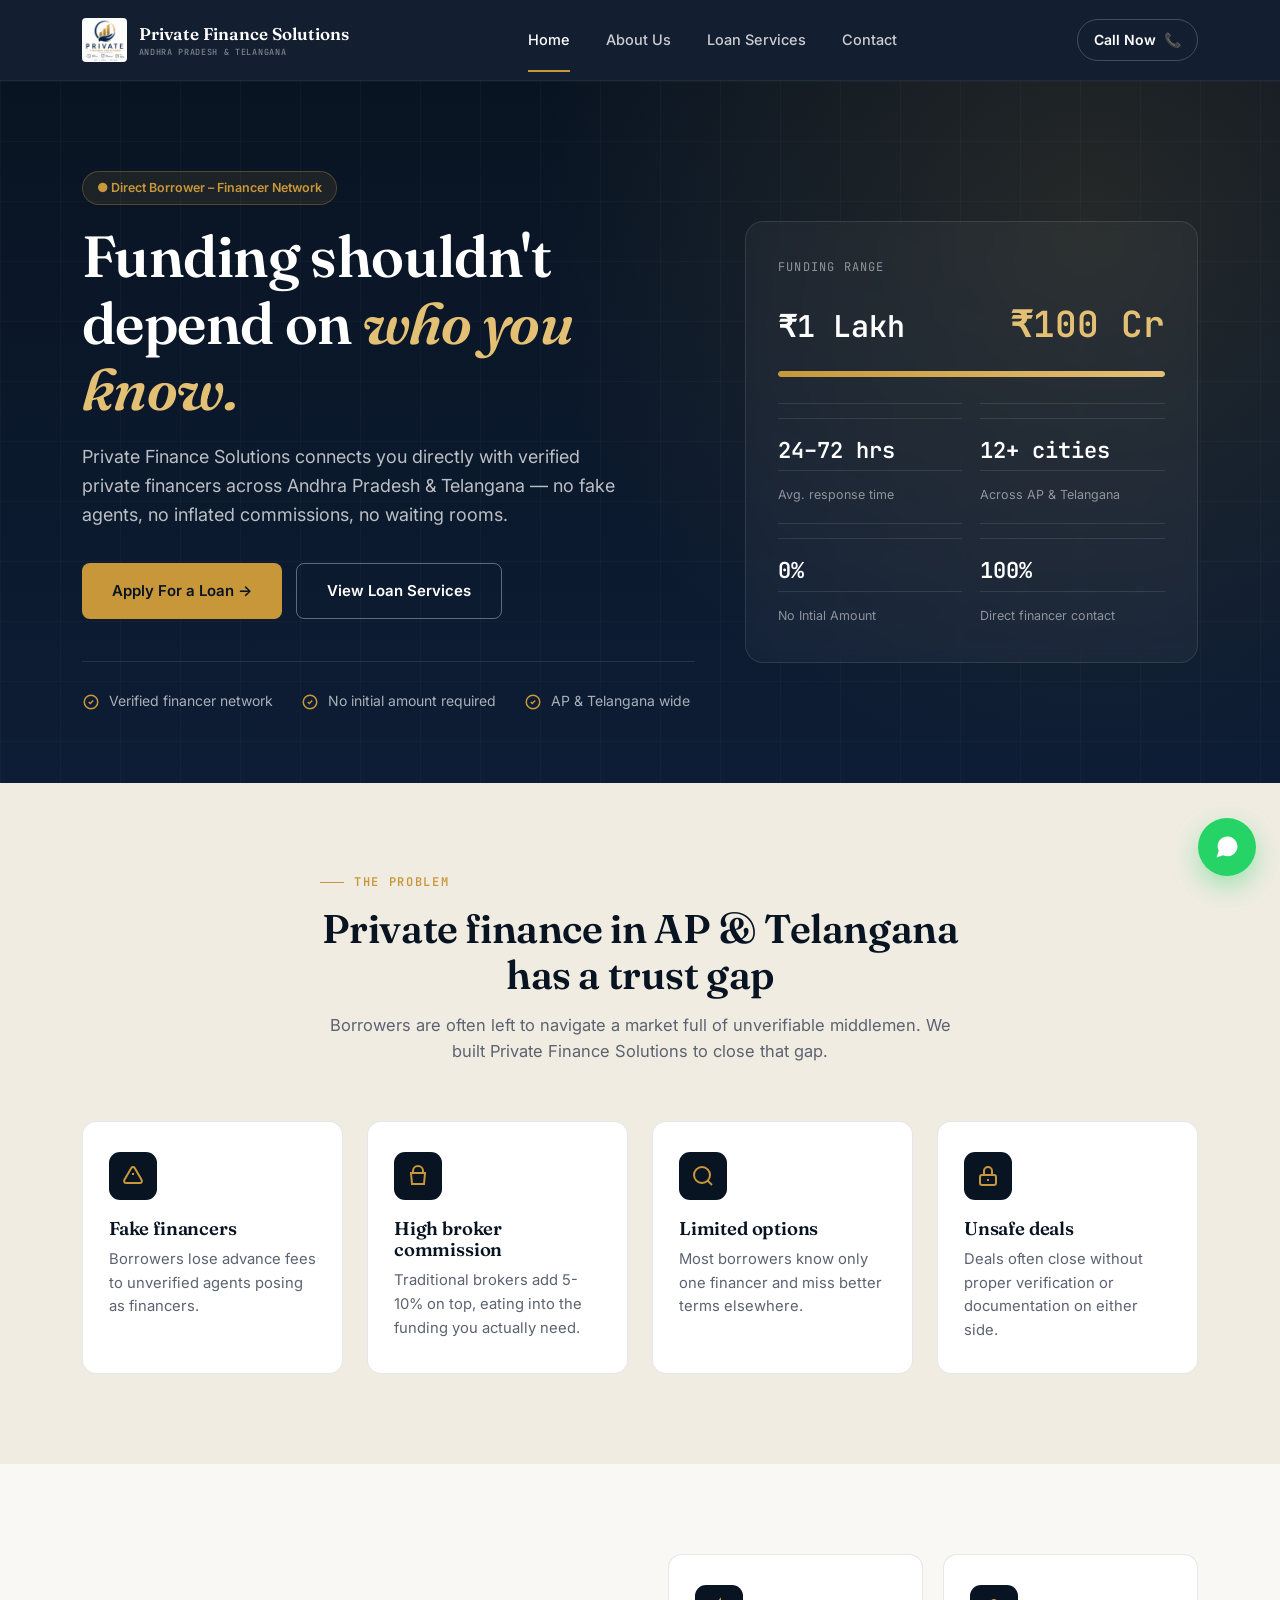
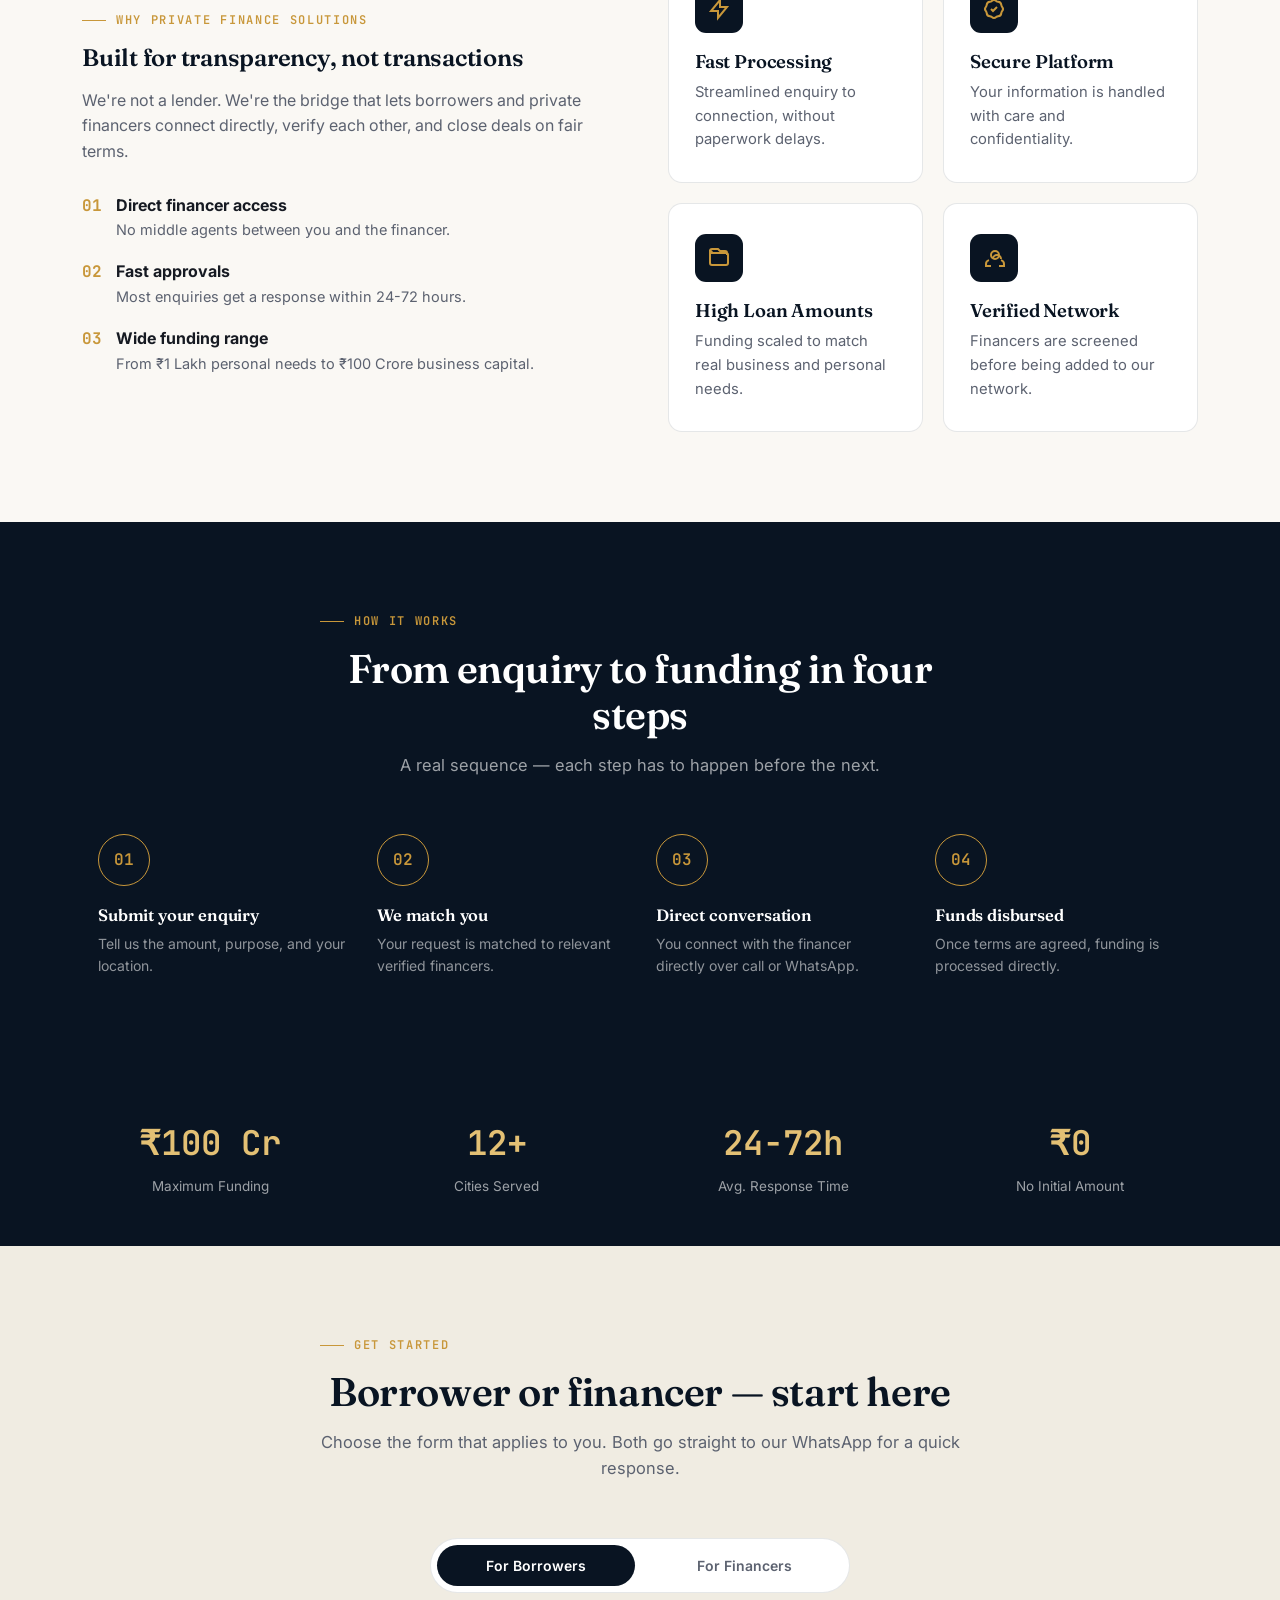
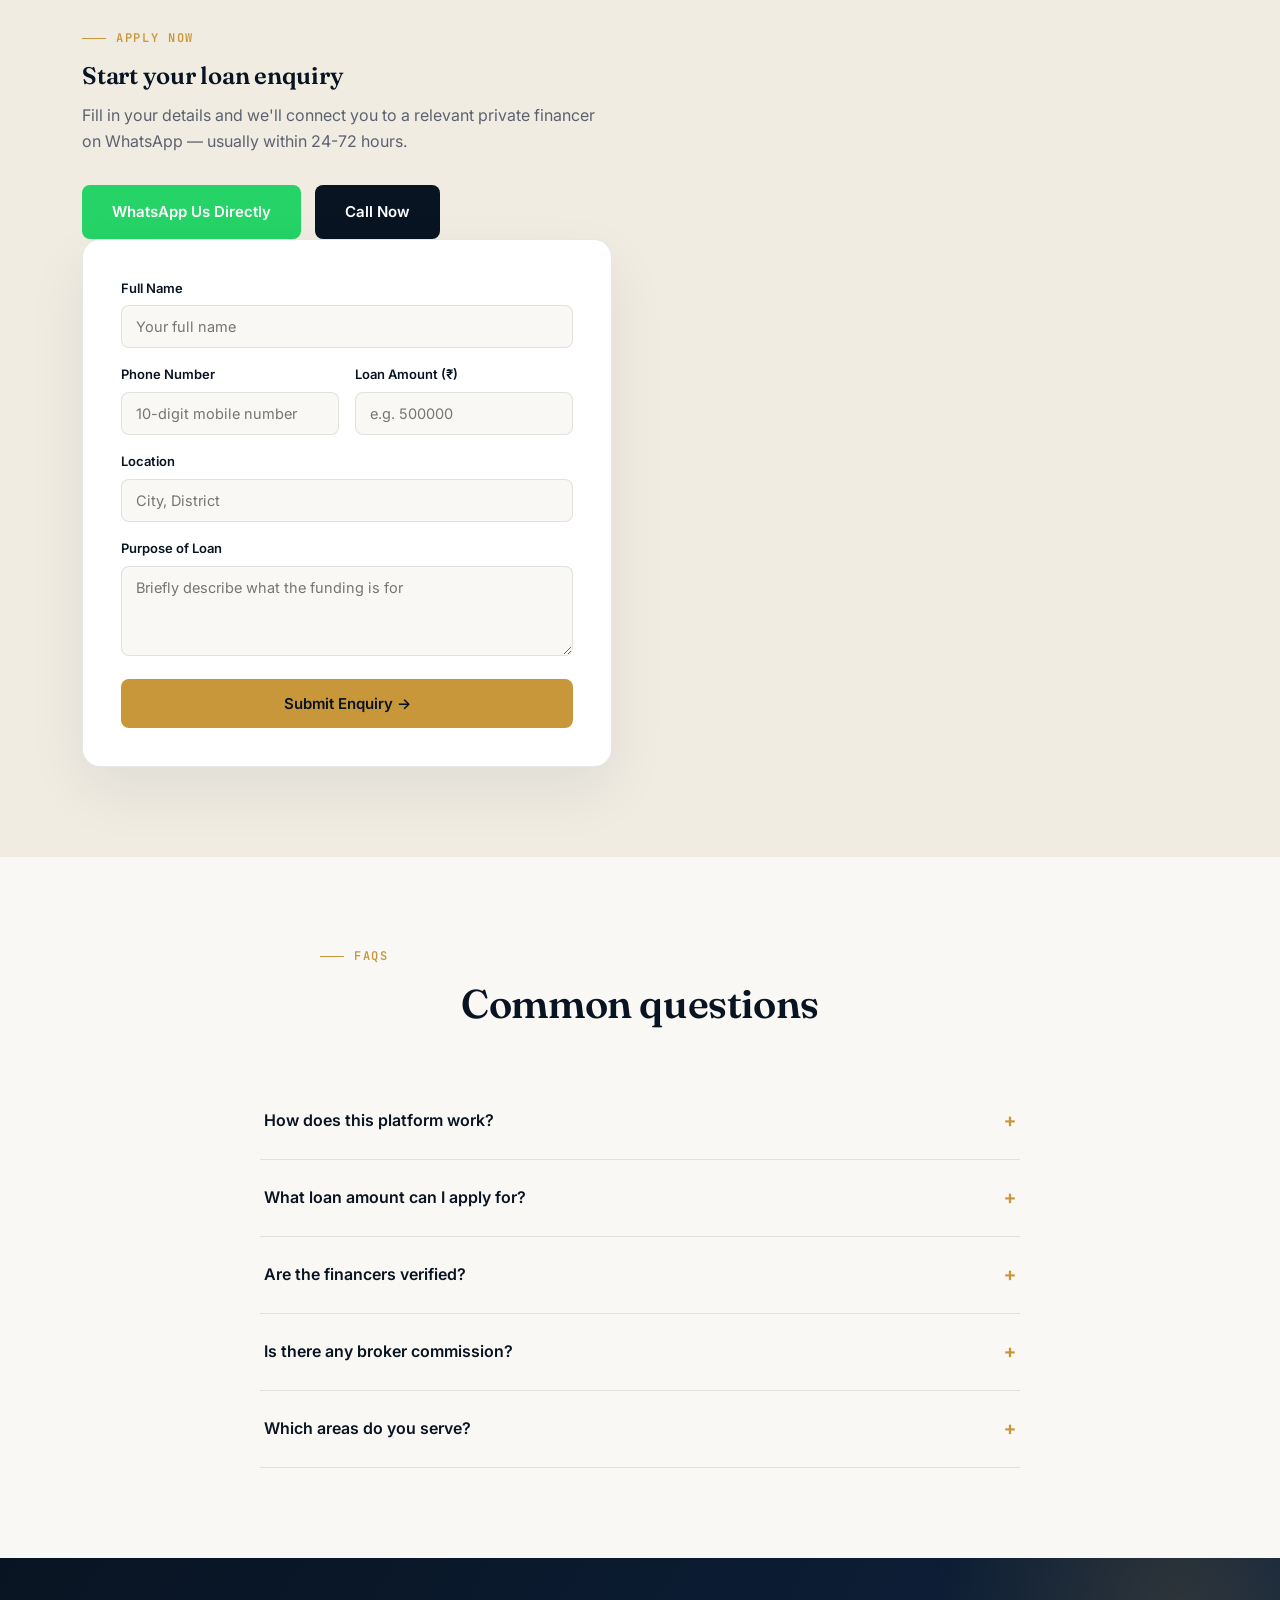
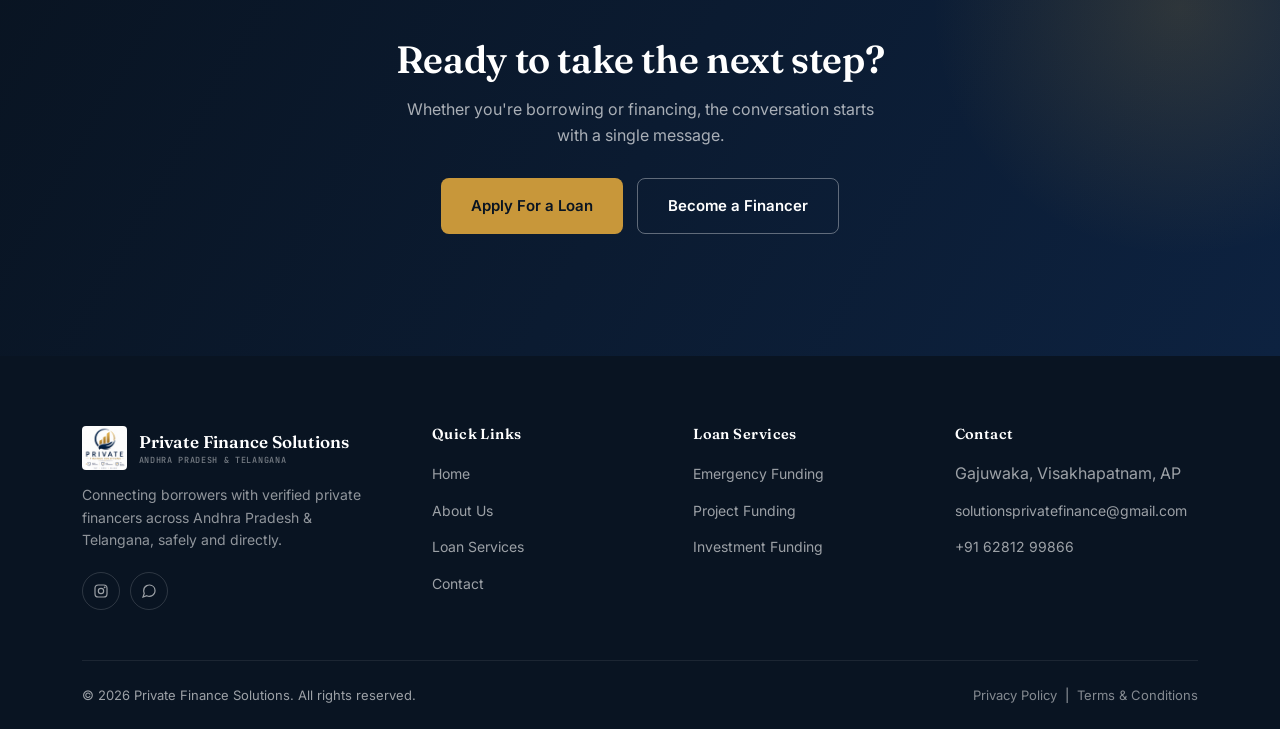
==== commit 9c0dfb29: "Update index.html" ====
--- a/index.html
+++ b/index.html
@@ -84,7 +84,7 @@
       <div class="fund-stats">
         <div><div class="n">24–72 hrs</div><div class="l">Avg. response time</div></div>
         <div><div class="n">12+ cities</div><div class="l">Across AP &amp; Telangana</div></div>
-        <div><div class="n">0%</div><div class="l">Platform brokerage</div></div>
+        <div><div class="n">0%</div><div class="l">No Intial Amount</div></div>
         <div><div class="n">100%</div><div class="l">Direct financer contact</div></div>
       </div>
     </div>
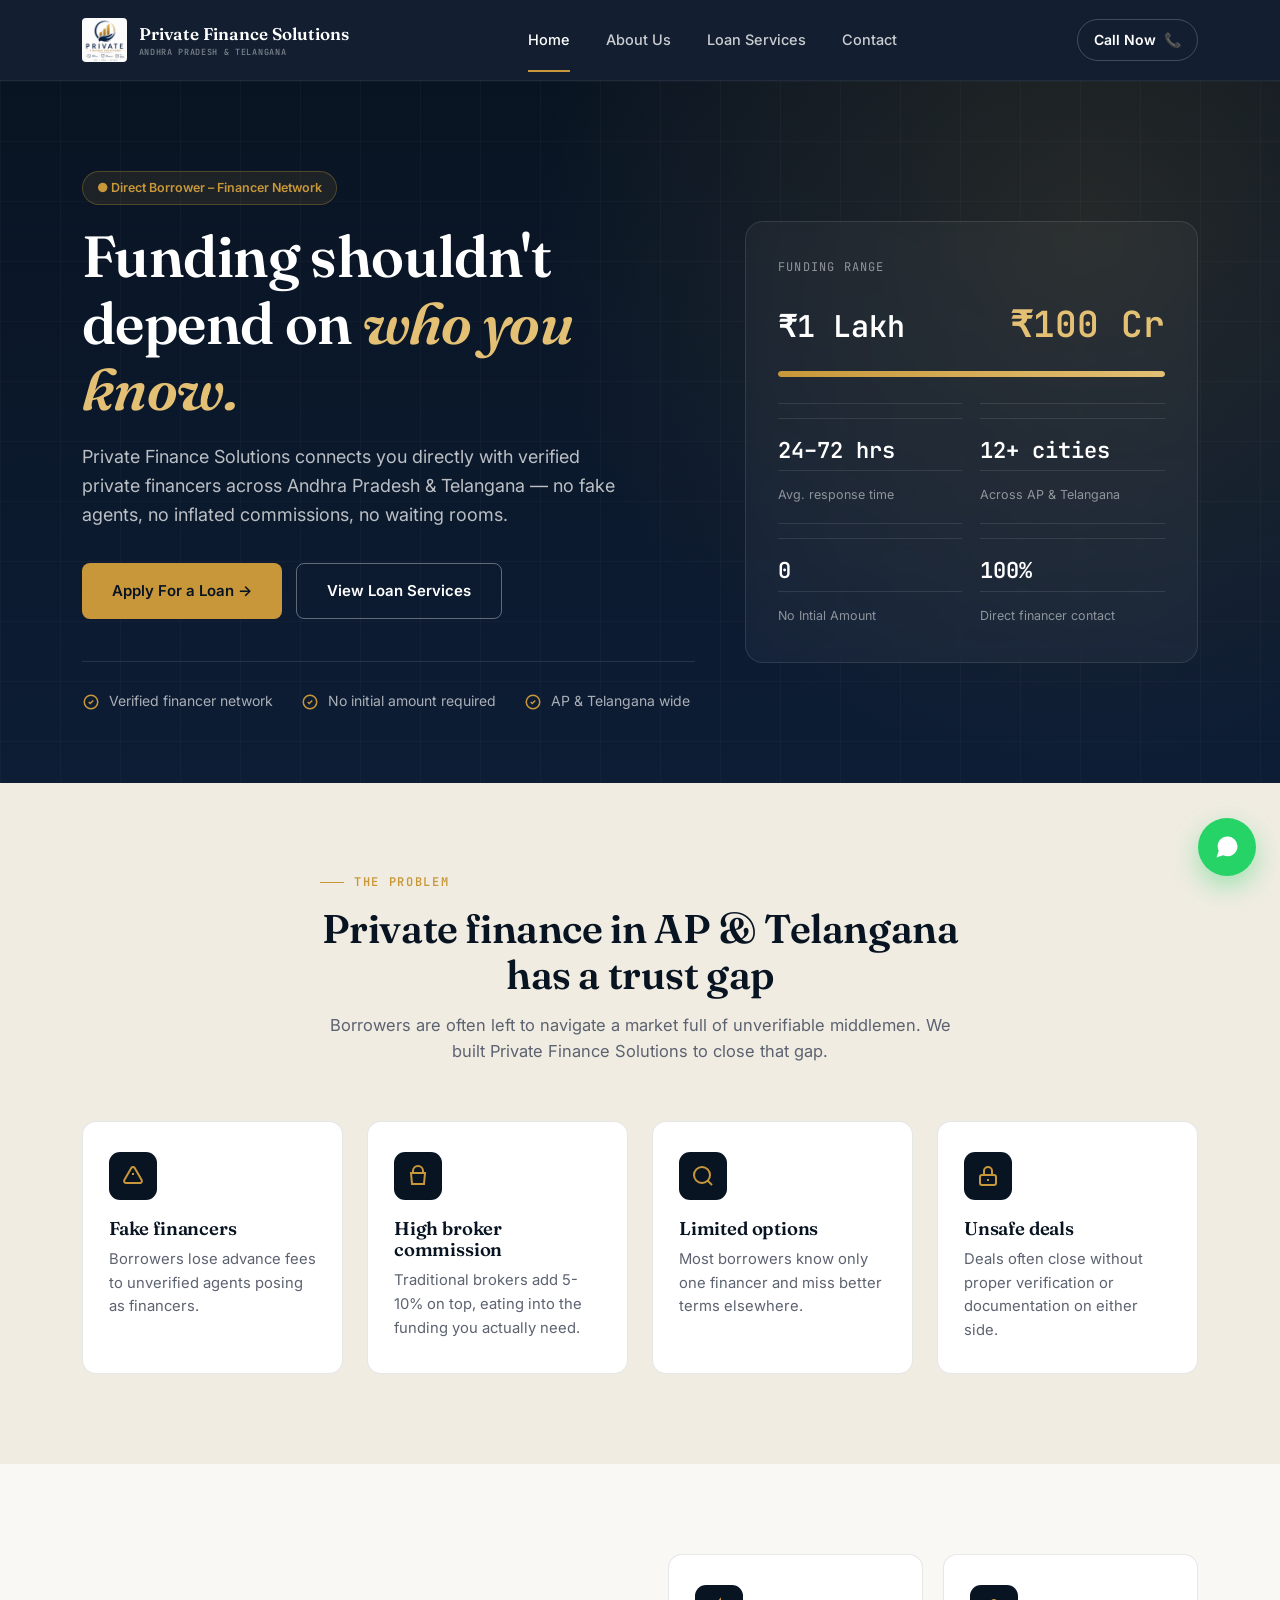
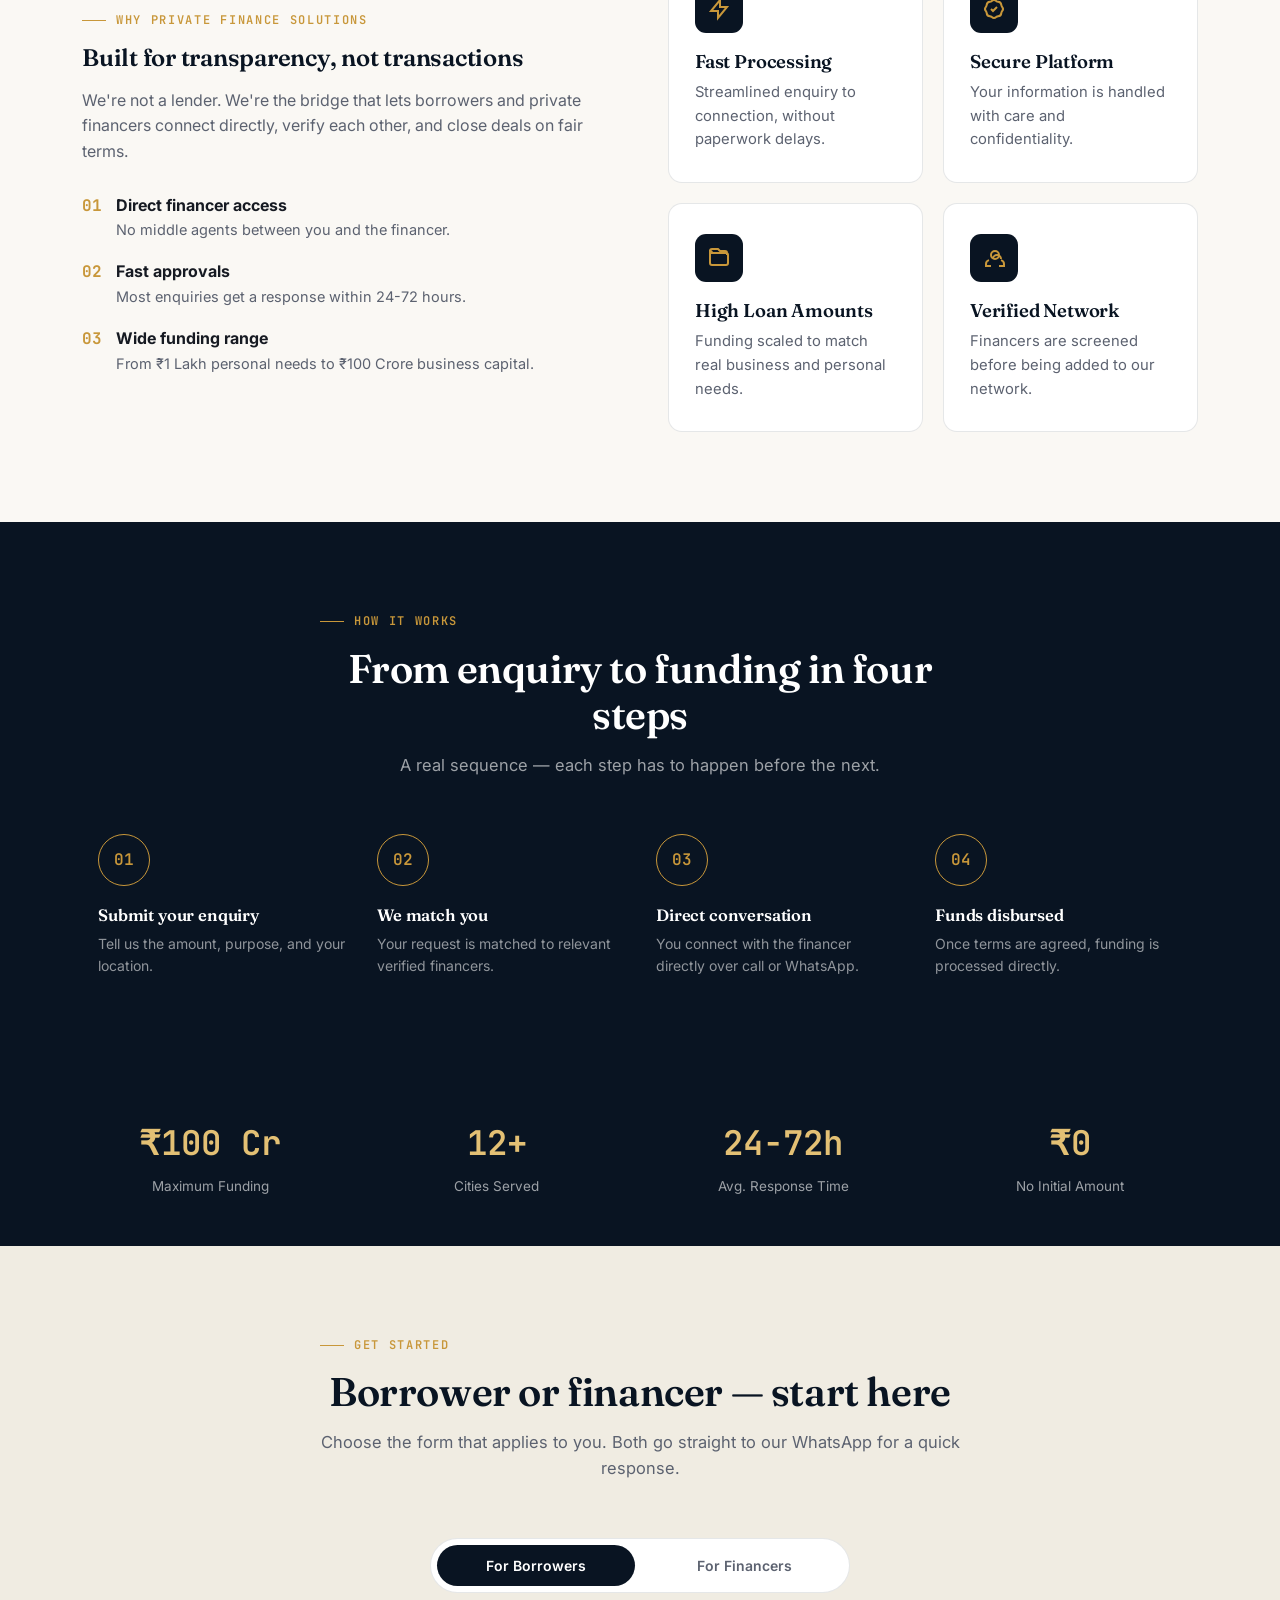
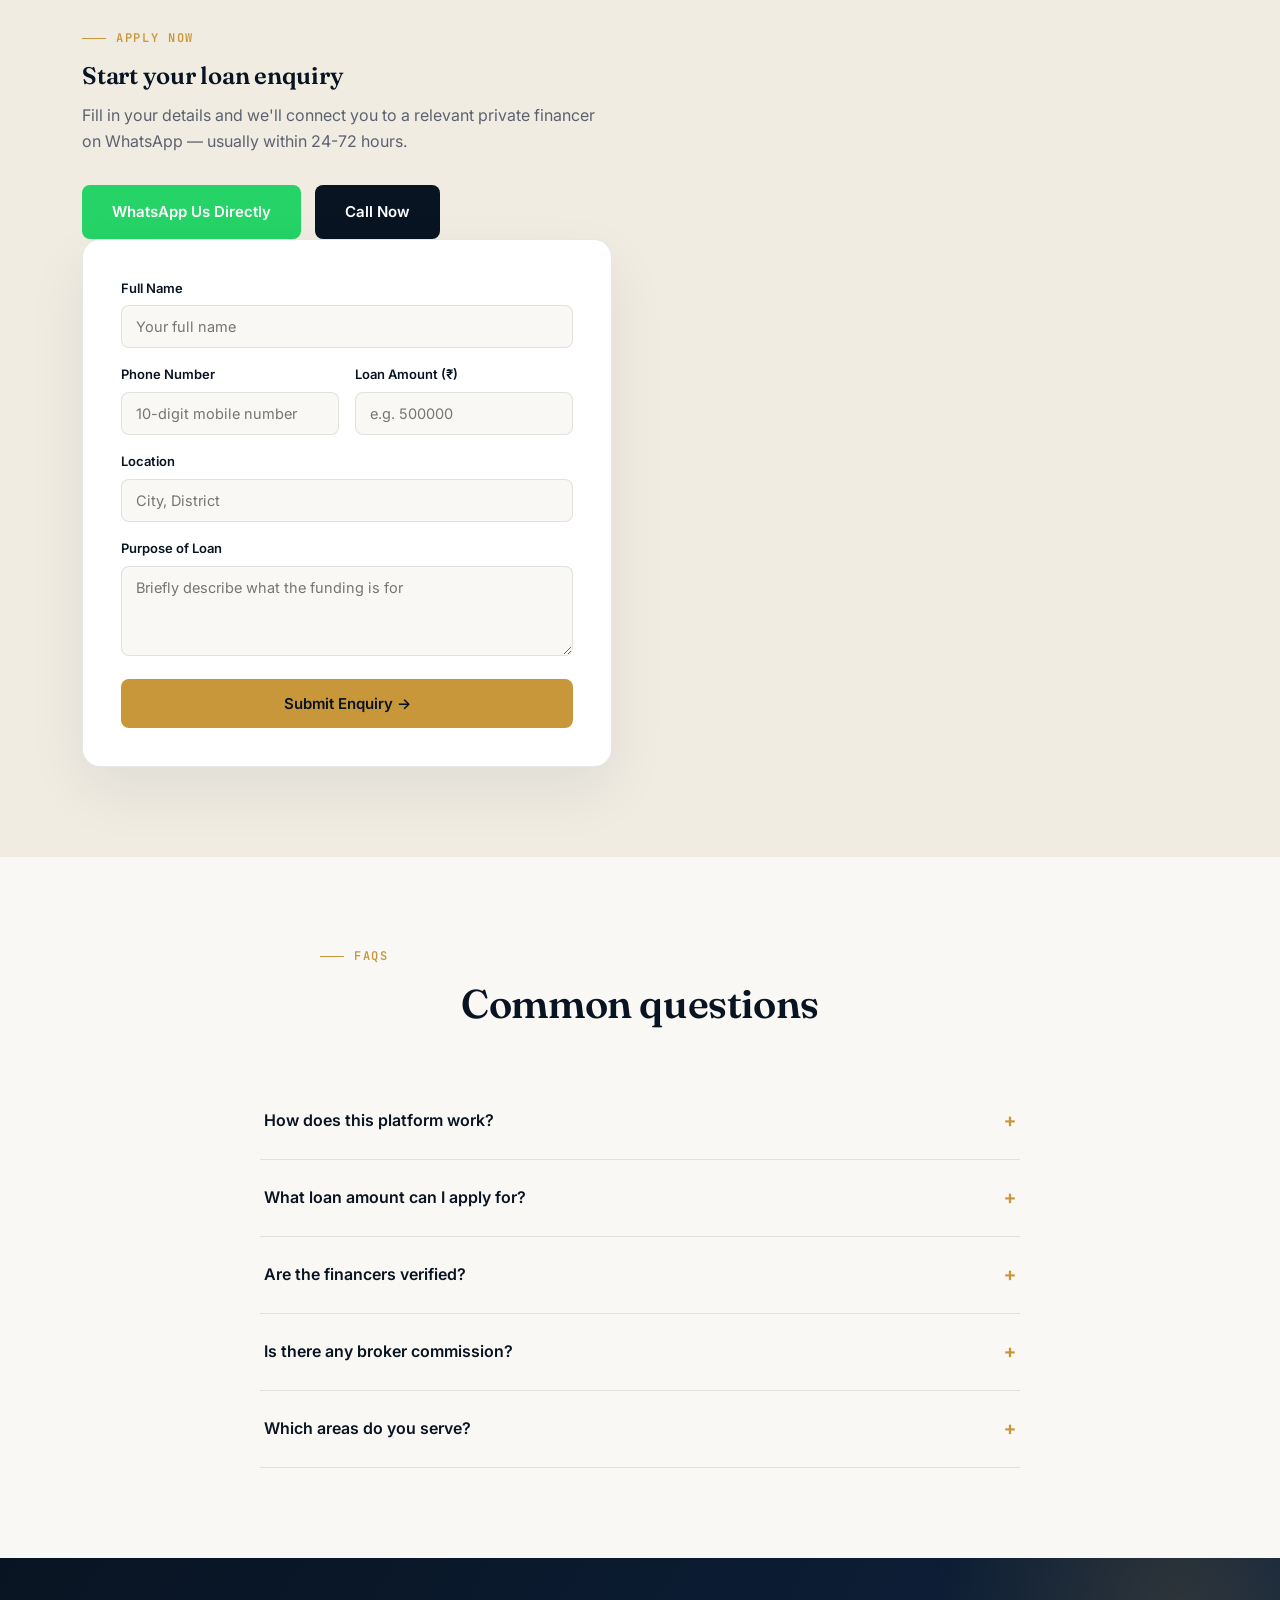
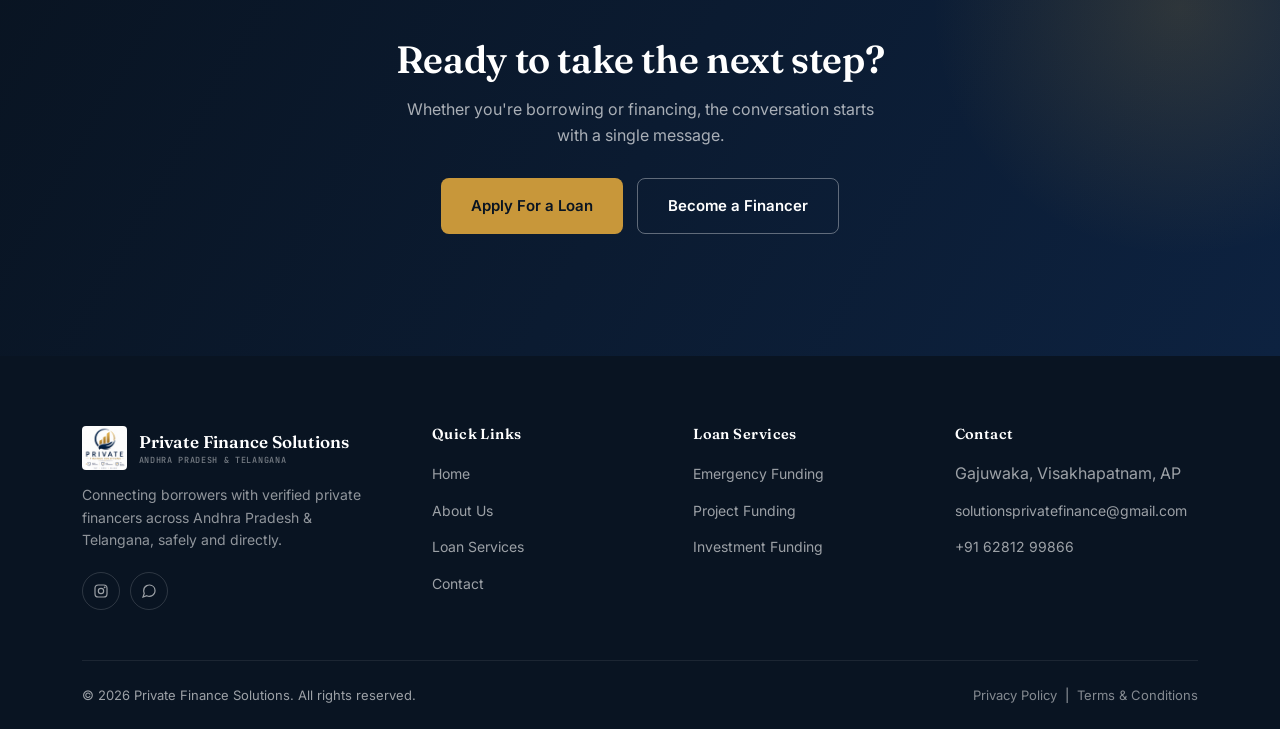
==== commit 18c2c031: "Change initial amount display from '0%' to '0'" ====
--- a/index.html
+++ b/index.html
@@ -84,7 +84,7 @@
       <div class="fund-stats">
         <div><div class="n">24–72 hrs</div><div class="l">Avg. response time</div></div>
         <div><div class="n">12+ cities</div><div class="l">Across AP &amp; Telangana</div></div>
-        <div><div class="n">0%</div><div class="l">No Intial Amount</div></div>
+        <div><div class="n">0</div><div class="l">No Intial Amount</div></div>
         <div><div class="n">100%</div><div class="l">Direct financer contact</div></div>
       </div>
     </div>
